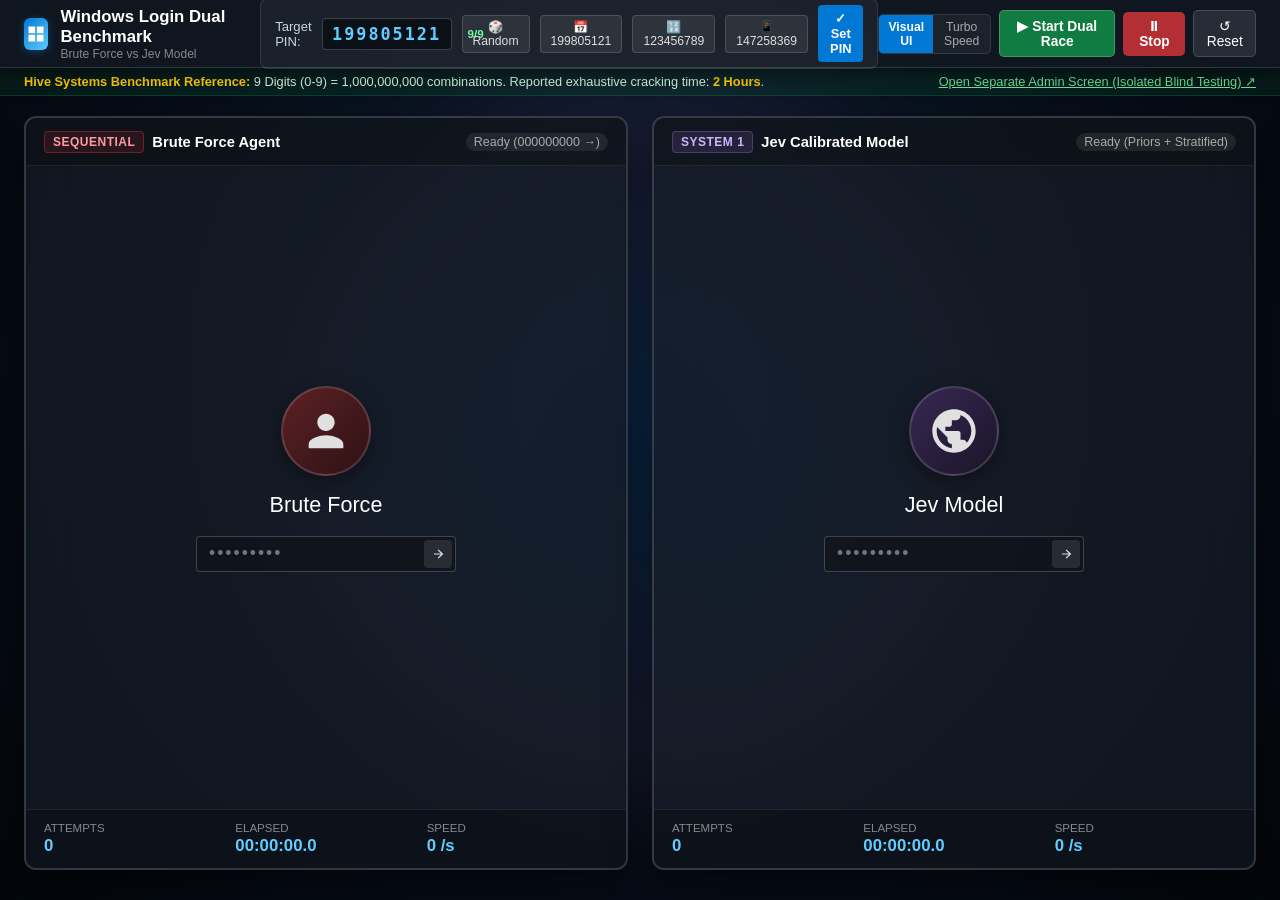
==== static/index.html @ 96d2b877 "Initial commit: Windows login simulation and Jev benchmark testbed" ====
<!DOCTYPE html>
<html lang="en">
<head>
    <meta charset="UTF-8">
    <meta name="viewport" content="width=device-width, initial-scale=1.0">
    <title>Windows Login Simulation - Brute Force vs Jev Dual Race</title>
    <link rel="stylesheet" href="/static/style.css">
</head>
<body>

    <!-- Desktop Background with Acrylic Bloom -->
    <div id="desktop-bg" class="desktop-bg">
        <div class="bloom-glow"></div>
    </div>

    <div class="app-container">
        <!-- TOP UNIVERSAL CONTROLLER BAR -->
        <header class="top-bar">
            <!-- Brand -->
            <div class="brand-section">
                <div class="brand-logo">
                    <svg viewBox="0 0 24 24">
                        <path d="M3 3h8v8H3zm10 0h8v8h-8zM3 13h8v8H3zm10 0h8v8h-8z"/>
                    </svg>
                </div>
                <div class="brand-text">
                    <h1>Windows Login Dual Benchmark</h1>
                    <p>Brute Force vs Jev Model</p>
                </div>
            </div>

            <!-- Set Target Password Group (Anti-Cheat In-App Controller) -->
            <div class="password-setup-group">
                <span class="setup-label">Target PIN:</span>
                <div class="pwd-input-wrap">
                    <input type="text" id="target-pwd-input" class="custom-pwd-input" value="199805121" maxlength="9" placeholder="9 digits" autocomplete="off">
                    <span id="target-char-counter" class="char-badge">9/9</span>
                </div>

                <!-- Quick Presets -->
                <button type="button" class="preset-chip" id="preset-random" title="Random 9 digits">🎲 Random</button>
                <button type="button" class="preset-chip" id="preset-date" title="Birth / Date pattern">📅 199805121</button>
                <button type="button" class="preset-chip" id="preset-seq" title="Sequential sequence">🔢 123456789</button>
                <button type="button" class="preset-chip" id="preset-numpad" title="Numpad column walk">📱 147258369</button>

                <button type="button" id="btn-apply-pwd" class="btn-set-pwd">✓ Set PIN</button>
            </div>

            <!-- Race Action Buttons & Speed Modes -->
            <div class="race-controls">
                <div class="speed-toggle">
                    <button id="speed-visual" class="speed-btn active">Visual UI</button>
                    <button id="speed-turbo" class="speed-btn">Turbo Speed</button>
                </div>

                <button id="btn-race-start" class="btn-race-start">▶ Start Dual Race</button>
                <button id="btn-race-stop" class="btn-race-stop">⏸ Stop</button>
                <button id="btn-race-reset" class="btn-race-reset">↺ Reset</button>
            </div>
        </header>

        <!-- Hive Systems Reference Sub-Banner -->
        <div class="hive-sub-bar">
            <div>
                <span><b>Hive Systems Benchmark Reference:</b> 9 Digits (0-9) = 1,000,000,000 combinations. Reported exhaustive cracking time: <b>2 Hours</b>.</span>
            </div>
            <div>
                <a href="/admin" target="_blank" style="color: #6ce496; text-decoration: underline;">Open Separate Admin Screen (Isolated Blind Testing) ↗</a>
            </div>
        </div>

        <!-- SIDE-BY-SIDE DUAL WINDOWS VIEWPORT -->
        <main class="dual-viewport">

            <!-- LEFT WINDOW: HIVE SYSTEMS SEQUENTIAL BRUTE FORCE -->
            <div id="frame-brute" class="monitor-frame">
                <div class="monitor-header">
                    <div style="display:flex; align-items:center; gap:8px;">
                        <span class="monitor-badge badge-brute">Sequential</span>
                        <span class="monitor-title">Brute Force Agent</span>
                    </div>
                    <span id="status-brute" class="monitor-status-pill">Ready (000000000 →)</span>
                </div>

                <!-- Windows Login Screen Simulation: Brute Force -->
                <div class="monitor-screen">
                    <div class="win-avatar-circle brute">
                        <svg viewBox="0 0 24 24">
                            <path d="M12 12c2.21 0 4-1.79 4-4s-1.79-4-4-4-4 1.79-4 4 1.79 4 4 4zm0 2c-2.67 0-8 1.34-8 4v2h16v-2c0-2.66-5.33-4-8-4z"/>
                        </svg>
                    </div>
                    <div class="win-profile-name">Brute Force</div>

                    <div class="win-input-row">
                        <input type="text" id="input-brute" class="win-input-mock" readonly placeholder="•••••••••">
                        <button class="win-arrow-btn">
                            <svg width="14" height="14" viewBox="0 0 24 24" fill="currentColor">
                                <path d="M5 13h11.86l-5.43 5.43 1.42 1.42L21.14 12l-8.29-7.85-1.42 1.42L16.86 11H5v2z"/>
                            </svg>
                        </button>
                    </div>

                    <!-- Fail Dialog Mockup -->
                    <div id="dialog-brute" class="screen-fail-dialog">
                        <div class="fail-dialog-msg">The password is incorrect. Retrying...</div>
                        <button class="fail-dialog-ok">OK</button>
                    </div>

                    <!-- Winner Celebration Card -->
                    <div id="winner-brute" class="screen-winner-card">
                        <div class="winner-icon">
                            <svg width="24" height="24" viewBox="0 0 24 24" fill="#fff">
                                <path d="M9 16.17L4.83 12l-1.42 1.41L9 19 21 7l-1.41-1.41z"/>
                            </svg>
                        </div>
                        <h2 style="font-size:1.3rem; margin-bottom:4px;">BRUTE FORCE WON!</h2>
                        <p style="font-size:0.85rem; color:#d2f8df;">Cracked password successfully</p>
                    </div>
                </div>

                <!-- Live Telemetry Footer: Brute Force -->
                <div class="monitor-telemetry">
                    <div class="stat-cell">
                        <span class="stat-title">Attempts</span>
                        <span id="tries-brute" class="stat-number">0</span>
                    </div>
                    <div class="stat-cell">
                        <span class="stat-title">Elapsed</span>
                        <span id="time-brute" class="stat-number">00:00:00.0</span>
                    </div>
                    <div class="stat-cell">
                        <span class="stat-title">Speed</span>
                        <span id="rate-brute" class="stat-number">0 /s</span>
                    </div>
                </div>
            </div>

            <!-- RIGHT WINDOW: JEV MODEL (SYSTEM 1 CALIBRATED PRIORS) -->
            <div id="frame-jev" class="monitor-frame">
                <div class="monitor-header">
                    <div style="display:flex; align-items:center; gap:8px;">
                        <span class="monitor-badge badge-jev">System 1</span>
                        <span class="monitor-title">Jev Calibrated Model</span>
                    </div>
                    <span id="status-jev" class="monitor-status-pill">Ready (Priors + Stratified)</span>
                </div>

                <!-- Windows Login Screen Simulation: Jev Model -->
                <div class="monitor-screen">
                    <div class="win-avatar-circle jev">
                        <svg viewBox="0 0 24 24">
                            <path d="M12 2C6.48 2 2 6.48 2 12s4.48 10 10 10 10-4.48 10-10S17.52 2 12 2zm-1 17.93c-3.95-.49-7-3.85-7-7.93 0-.62.08-1.21.21-1.79L9 15v1c0 1.1.9 2 2 2v1.93zm6.9-2.54c-.26-.81-1-1.39-1.9-1.39h-1v-3c0-.55-.45-1-1-1H8v-2h2c.55 0 1-.45 1-1V7h2c1.1 0 2-.9 2-2v-.41c2.93 1.19 5 4.06 5 7.41 0 2.08-.8 3.97-2.1 5.39z"/>
                        </svg>
                    </div>
                    <div class="win-profile-name">Jev Model</div>

                    <div class="win-input-row">
                        <input type="text" id="input-jev" class="win-input-mock" readonly placeholder="•••••••••">
                        <button class="win-arrow-btn">
                            <svg width="14" height="14" viewBox="0 0 24 24" fill="currentColor">
                                <path d="M5 13h11.86l-5.43 5.43 1.42 1.42L21.14 12l-8.29-7.85-1.42 1.42L16.86 11H5v2z"/>
                            </svg>
                        </button>
                    </div>

                    <!-- Fail Dialog Mockup -->
                    <div id="dialog-jev" class="screen-fail-dialog">
                        <div class="fail-dialog-msg">The password is incorrect. Retrying...</div>
                        <button class="fail-dialog-ok">OK</button>
                    </div>

                    <!-- Winner Celebration Card -->
                    <div id="winner-jev" class="screen-winner-card">
                        <div class="winner-icon">
                            <svg width="24" height="24" viewBox="0 0 24 24" fill="#fff">
                                <path d="M9 16.17L4.83 12l-1.42 1.41L9 19 21 7l-1.41-1.41z"/>
                            </svg>
                        </div>
                        <h2 style="font-size:1.3rem; margin-bottom:4px;">JEV MODEL WON!</h2>
                        <p style="font-size:0.85rem; color:#d2f8df;">Cracked password successfully</p>
                    </div>
                </div>

                <!-- Live Telemetry Footer: Jev Model -->
                <div class="monitor-telemetry">
                    <div class="stat-cell">
                        <span class="stat-title">Attempts</span>
                        <span id="tries-jev" class="stat-number">0</span>
                    </div>
                    <div class="stat-cell">
                        <span class="stat-title">Elapsed</span>
                        <span id="time-jev" class="stat-number">00:00:00.0</span>
                    </div>
                    <div class="stat-cell">
                        <span class="stat-title">Speed</span>
                        <span id="rate-jev" class="stat-number">0 /s</span>
                    </div>
                </div>
            </div>

        </main>
    </div>

    <!-- RACE FINISHED SUMMARY MODAL -->
    <div id="race-winner-modal">
        <div class="race-winner-card">
            <h2 id="modal-winner-title" class="race-winner-title">🏁 Race Complete!</h2>
            <p id="modal-winner-sub" class="race-winner-sub">Jev Model beat Brute Force to the solution</p>

            <table class="comparison-table">
                <thead>
                    <tr>
                        <th>Metric</th>
                        <th>Sequential Brute Force</th>
                        <th>Jev Calibrated Model</th>
                    </tr>
                </thead>
                <tbody>
                    <tr>
                        <td>Cracked Status</td>
                        <td id="table-status-brute">In Progress</td>
                        <td id="table-status-jev">Cracked ✓</td>
                    </tr>
                    <tr>
                        <td>Tries Count</td>
                        <td id="table-tries-brute">0</td>
                        <td id="table-tries-jev">0</td>
                    </tr>
                    <tr>
                        <td>Time Elapsed</td>
                        <td id="table-time-brute">0.00s</td>
                        <td id="table-time-jev">0.00s</td>
                    </tr>
                    <tr>
                        <td>Throughput</td>
                        <td id="table-rate-brute">0 /s</td>
                        <td id="table-rate-jev">0 /s</td>
                    </tr>
                    <tr>
                        <td>Hive Systems (2h) Baseline</td>
                        <td colspan="2" style="color: #ffcc00; text-align: center;">2 Hours (~138,888 tries/sec)</td>
                    </tr>
                </tbody>
            </table>

            <button id="modal-close-btn" class="btn-race-start" style="width: 100%; justify-content: center;">
                Close & Return to Race
            </button>
        </div>
    </div>

    <script src="/static/sounds.js"></script>
    <script src="/static/app.js"></script>
</body>
</html>
---- static/style.css ----
/* Windows 11 Fluent Design & Side-by-Side Dual Race Styling */
:root {
    --win-accent: #0067c0;
    --win-accent-hover: #1877d5;
    --win-acrylic-bg: rgba(25, 30, 40, 0.78);
    --win-card-border: rgba(255, 255, 255, 0.14);
    --win-text: #ffffff;
    --win-text-sec: #cccccc;
    --win-text-muted: #888888;
    --win-focus-border: #60cdff;
    --brute-color: #d13438;
    --brute-bg: rgba(209, 52, 56, 0.15);
    --jev-color: #8764b8;
    --jev-bg: rgba(135, 100, 184, 0.18);
    --winner-green: #107c41;
}

* {
    box-sizing: border-box;
    margin: 0;
    padding: 0;
    font-family: "Segoe UI Variable Text", "Segoe UI", -apple-system, BlinkMacSystemFont, Roboto, sans-serif;
    user-select: none;
}

body, html {
    width: 100%;
    height: 100%;
    overflow: hidden;
    background-color: #050a12;
    color: var(--win-text);
}

/* Background Wallpaper */
.desktop-bg {
    position: fixed;
    top: 0;
    left: 0;
    width: 100vw;
    height: 100vh;
    background: radial-gradient(circle at 50% 40%, #152d4e 0%, #0c182b 50%, #050811 100%);
    z-index: 1;
    filter: blur(20px) brightness(0.65);
    transform: scale(1.05);
}

.bloom-glow {
    position: absolute;
    width: 800px;
    height: 800px;
    border-radius: 50%;
    background: radial-gradient(circle, rgba(0, 103, 192, 0.3) 0%, rgba(135, 100, 184, 0.2) 50%, transparent 70%);
    top: 50%;
    left: 50%;
    transform: translate(-50%, -50%);
    pointer-events: none;
}

/* App Main Layout */
.app-container {
    position: relative;
    z-index: 5;
    width: 100vw;
    height: 100vh;
    display: flex;
    flex-direction: column;
}

/* Top Universal Controller Bar */
.top-bar {
    height: 68px;
    background: rgba(18, 24, 34, 0.88);
    backdrop-filter: blur(20px);
    border-bottom: 1px solid var(--win-card-border);
    display: flex;
    align-items: center;
    justify-content: space-between;
    padding: 0 24px;
    box-shadow: 0 4px 20px rgba(0, 0, 0, 0.5);
    z-index: 20;
}

.brand-section {
    display: flex;
    align-items: center;
    gap: 12px;
}

.brand-logo {
    width: 32px;
    height: 32px;
    background: linear-gradient(135deg, #0078d4, #60cdff);
    border-radius: 6px;
    display: flex;
    align-items: center;
    justify-content: center;
    box-shadow: 0 2px 8px rgba(0, 120, 212, 0.4);
}

.brand-logo svg {
    width: 20px;
    height: 20px;
    fill: #fff;
}

.brand-text h1 {
    font-size: 1.05rem;
    font-weight: 600;
}

.brand-text p {
    font-size: 0.75rem;
    color: var(--win-text-muted);
}

/* Password Input & Setup Section */
.password-setup-group {
    display: flex;
    align-items: center;
    gap: 10px;
    background: rgba(255, 255, 255, 0.05);
    padding: 6px 14px;
    border-radius: 8px;
    border: 1px solid rgba(255, 255, 255, 0.1);
}

.setup-label {
    font-size: 0.82rem;
    color: #cad6e2;
    font-weight: 500;
}

.pwd-input-wrap {
    position: relative;
    display: flex;
    align-items: center;
}

.custom-pwd-input {
    width: 130px;
    height: 32px;
    background: rgba(10, 14, 20, 0.9);
    border: 1px solid rgba(255, 255, 255, 0.2);
    border-radius: 4px;
    color: #60cdff;
    font-size: 1.05rem;
    font-family: monospace;
    font-weight: 600;
    letter-spacing: 2px;
    text-align: center;
    outline: none;
    transition: border 0.2s;
}

.custom-pwd-input:focus {
    border-color: #60cdff;
    box-shadow: 0 0 0 1px #60cdff;
}

.char-badge {
    position: absolute;
    right: -32px;
    font-size: 0.72rem;
    color: #8ae8ff;
    font-weight: 600;
}

.preset-chip {
    background: rgba(255, 255, 255, 0.08);
    border: 1px solid rgba(255, 255, 255, 0.15);
    color: #e0e0e0;
    padding: 4px 10px;
    border-radius: 4px;
    font-size: 0.76rem;
    cursor: pointer;
    transition: background 0.15s;
}

.preset-chip:hover {
    background: rgba(255, 255, 255, 0.18);
    color: #fff;
}

.btn-set-pwd {
    background: #0078d4;
    color: #fff;
    border: none;
    padding: 6px 12px;
    border-radius: 4px;
    font-size: 0.8rem;
    font-weight: 600;
    cursor: pointer;
    transition: background 0.15s;
}

.btn-set-pwd:hover {
    background: #1886df;
}

/* Race Global Controls */
.race-controls {
    display: flex;
    align-items: center;
    gap: 8px;
}

.btn-race-start {
    background: #107c41;
    color: #fff;
    border: 1px solid rgba(255, 255, 255, 0.2);
    padding: 7px 16px;
    border-radius: 5px;
    font-size: 0.86rem;
    font-weight: 600;
    cursor: pointer;
    transition: background 0.15s;
    display: flex;
    align-items: center;
    gap: 6px;
}

.btn-race-start:hover {
    background: #15934e;
}

.btn-race-stop {
    background: rgba(209, 52, 56, 0.85);
    color: #fff;
    border: none;
    padding: 7px 14px;
    border-radius: 5px;
    font-size: 0.86rem;
    font-weight: 600;
    cursor: pointer;
    transition: background 0.15s;
}

.btn-race-stop:hover {
    background: #e81123;
}

.btn-race-reset {
    background: rgba(255, 255, 255, 0.1);
    color: #fff;
    border: 1px solid rgba(255, 255, 255, 0.15);
    padding: 7px 12px;
    border-radius: 5px;
    font-size: 0.86rem;
    cursor: pointer;
    transition: background 0.15s;
}

.btn-race-reset:hover {
    background: rgba(255, 255, 255, 0.2);
}

.speed-toggle {
    display: flex;
    border: 1px solid rgba(255, 255, 255, 0.15);
    border-radius: 5px;
    overflow: hidden;
}

.speed-btn {
    background: rgba(255, 255, 255, 0.05);
    border: none;
    color: #aaa;
    padding: 5px 9px;
    font-size: 0.76rem;
    cursor: pointer;
}

.speed-btn.active {
    background: #0078d4;
    color: #fff;
    font-weight: 600;
}

/* Hive Reference Banner */
.hive-sub-bar {
    background: rgba(16, 124, 65, 0.15);
    border-bottom: 1px solid rgba(16, 124, 65, 0.35);
    padding: 6px 24px;
    display: flex;
    justify-content: space-between;
    align-items: center;
    font-size: 0.8rem;
    color: #d2f8df;
}

.hive-sub-bar b {
    color: #ffcc00;
}

/* Side-by-Side Dual Windows View */
.dual-viewport {
    flex: 1;
    display: flex;
    padding: 20px 24px 30px 24px;
    gap: 24px;
    overflow: hidden;
}

.monitor-frame {
    flex: 1;
    background: rgba(22, 28, 38, 0.75);
    backdrop-filter: blur(28px);
    border: 2px solid var(--win-card-border);
    border-radius: 12px;
    display: flex;
    flex-direction: column;
    box-shadow: 0 16px 40px rgba(0, 0, 0, 0.6);
    position: relative;
    overflow: hidden;
    transition: border 0.3s ease, box-shadow 0.3s ease;
}

.monitor-frame.winner {
    border-color: #74f59c !important;
    box-shadow: 0 0 35px rgba(16, 124, 65, 0.6), 0 16px 40px rgba(0, 0, 0, 0.6) !important;
}

.monitor-frame.loser {
    opacity: 0.75;
    border-color: rgba(255, 255, 255, 0.08);
}

.monitor-header {
    height: 48px;
    background: rgba(0, 0, 0, 0.25);
    border-bottom: 1px solid rgba(255, 255, 255, 0.08);
    display: flex;
    align-items: center;
    justify-content: space-between;
    padding: 0 18px;
}

.monitor-badge {
    font-size: 0.75rem;
    font-weight: 600;
    padding: 3px 8px;
    border-radius: 4px;
    text-transform: uppercase;
    letter-spacing: 0.5px;
}

.badge-brute {
    background: var(--brute-bg);
    color: #ff99a4;
    border: 1px solid rgba(209, 52, 56, 0.4);
}

.badge-jev {
    background: var(--jev-bg);
    color: #d1b4ff;
    border: 1px solid rgba(135, 100, 184, 0.4);
}

.monitor-title {
    font-size: 0.92rem;
    font-weight: 600;
}

.monitor-status-pill {
    font-size: 0.78rem;
    padding: 2px 8px;
    border-radius: 12px;
    background: rgba(255, 255, 255, 0.08);
    color: #aaa;
}

.monitor-status-pill.cracked {
    background: #107c41;
    color: #fff;
    font-weight: 600;
}

/* Simulated Windows Login Screen Canvas inside Frame */
.monitor-screen {
    flex: 1;
    display: flex;
    flex-direction: column;
    align-items: center;
    justify-content: center;
    position: relative;
    padding: 20px;
}

.win-avatar-circle {
    width: 90px;
    height: 90px;
    border-radius: 50%;
    margin-bottom: 16px;
    display: flex;
    align-items: center;
    justify-content: center;
    box-shadow: 0 6px 20px rgba(0, 0, 0, 0.4);
    border: 2px solid rgba(255, 255, 255, 0.15);
}

.win-avatar-circle.brute {
    background: linear-gradient(135deg, #5c2025, #2d1215);
}

.win-avatar-circle.jev {
    background: linear-gradient(135deg, #372852, #1b1428);
}

.win-avatar-circle svg {
    width: 52px;
    height: 52px;
    fill: #e0e0e0;
}

.win-profile-name {
    font-size: 1.35rem;
    font-weight: 500;
    margin-bottom: 18px;
}

/* Password Input Mockup */
.win-input-row {
    position: relative;
    width: 260px;
    display: flex;
    align-items: center;
    margin-bottom: 18px;
}

.win-input-mock {
    width: 100%;
    height: 36px;
    background: rgba(15, 20, 28, 0.8);
    border: 1px solid rgba(255, 255, 255, 0.2);
    border-radius: 4px;
    color: #fff;
    font-size: 1.1rem;
    letter-spacing: 2px;
    padding: 0 42px 0 12px;
    outline: none;
    font-variant-numeric: tabular-nums;
}

.win-arrow-btn {
    position: absolute;
    right: 4px;
    width: 28px;
    height: 28px;
    background: rgba(255, 255, 255, 0.1);
    border: none;
    border-radius: 4px;
    color: #ddd;
    display: flex;
    align-items: center;
    justify-content: center;
}

/* Windows Fail Dialog Mockup inside Monitor */
.screen-fail-dialog {
    position: absolute;
    width: 280px;
    background: rgba(30, 30, 30, 0.95);
    backdrop-filter: blur(16px);
    border: 1px solid rgba(255, 255, 255, 0.18);
    border-radius: 8px;
    padding: 16px;
    box-shadow: 0 12px 30px rgba(0, 0, 0, 0.7);
    display: none;
    flex-direction: column;
    z-index: 10;
    animation: win-pop 0.15s ease-out;
}

.screen-fail-dialog.active {
    display: flex;
}

.fail-dialog-msg {
    font-size: 0.88rem;
    color: #fff;
    margin-bottom: 12px;
    line-height: 1.3;
}

.fail-dialog-ok {
    align-self: flex-end;
    background: var(--win-accent);
    color: #fff;
    border: none;
    padding: 4px 18px;
    border-radius: 4px;
    font-size: 0.82rem;
    font-weight: 500;
}

/* Winner Celebration Card inside Monitor */
.screen-winner-card {
    position: absolute;
    width: 320px;
    background: rgba(16, 124, 65, 0.95);
    border: 1px solid rgba(255, 255, 255, 0.3);
    border-radius: 10px;
    padding: 20px;
    display: none;
    flex-direction: column;
    align-items: center;
    text-align: center;
    z-index: 15;
    animation: win-pop 0.25s ease-out;
    box-shadow: 0 16px 40px rgba(0, 0, 0, 0.7);
}

.screen-winner-card.active {
    display: flex;
}

.winner-icon {
    width: 44px;
    height: 44px;
    background: rgba(255, 255, 255, 0.2);
    border-radius: 50%;
    display: flex;
    align-items: center;
    justify-content: center;
    margin-bottom: 8px;
}

/* Live Telemetry Panel on each Monitor Bottom */
.monitor-telemetry {
    background: rgba(12, 16, 24, 0.75);
    border-top: 1px solid rgba(255, 255, 255, 0.08);
    padding: 12px 18px;
    display: grid;
    grid-template-columns: 1fr 1fr 1fr;
    gap: 10px;
}

.stat-cell {
    display: flex;
    flex-direction: column;
}

.stat-title {
    font-size: 0.72rem;
    color: #888;
    text-transform: uppercase;
    margin-bottom: 2px;
}

.stat-number {
    font-size: 1.05rem;
    font-weight: 600;
    font-variant-numeric: tabular-nums;
    color: #60cdff;
}

/* Race Finished Modal */
#race-winner-modal {
    position: fixed;
    top: 0;
    left: 0;
    width: 100vw;
    height: 100vh;
    background: rgba(0, 0, 0, 0.75);
    backdrop-filter: blur(16px);
    display: none;
    align-items: center;
    justify-content: center;
    z-index: 100;
}

#race-winner-modal.active {
    display: flex;
}

.race-winner-card {
    width: 520px;
    background: rgba(24, 30, 42, 0.95);
    border: 1px solid rgba(16, 124, 65, 0.6);
    border-radius: 12px;
    padding: 30px;
    box-shadow: 0 24px 60px rgba(0, 0, 0, 0.8), 0 0 40px rgba(16, 124, 65, 0.4);
    text-align: center;
    animation: win-pop 0.25s ease-out;
}

.race-winner-title {
    font-size: 1.6rem;
    font-weight: 600;
    margin-bottom: 4px;
}

.race-winner-sub {
    font-size: 0.95rem;
    color: #74f59c;
    margin-bottom: 20px;
}

.comparison-table {
    width: 100%;
    border-collapse: collapse;
    margin-bottom: 22px;
    font-size: 0.88rem;
    background: rgba(0, 0, 0, 0.25);
    border-radius: 6px;
    overflow: hidden;
}

.comparison-table th, .comparison-table td {
    padding: 10px 14px;
    border-bottom: 1px solid rgba(255, 255, 255, 0.08);
}

.comparison-table th {
    background: rgba(255, 255, 255, 0.06);
    color: #aaa;
    font-weight: 500;
    text-align: left;
}

.comparison-table td {
    font-variant-numeric: tabular-nums;
}

.comparison-table td:nth-child(2) {
    color: #ff99a4;
    font-weight: 600;
}

.comparison-table td:nth-child(3) {
    color: #d1b4ff;
    font-weight: 600;
}

@keyframes win-pop {
    0% { transform: scale(0.92); opacity: 0; }
    100% { transform: scale(1); opacity: 1; }
}
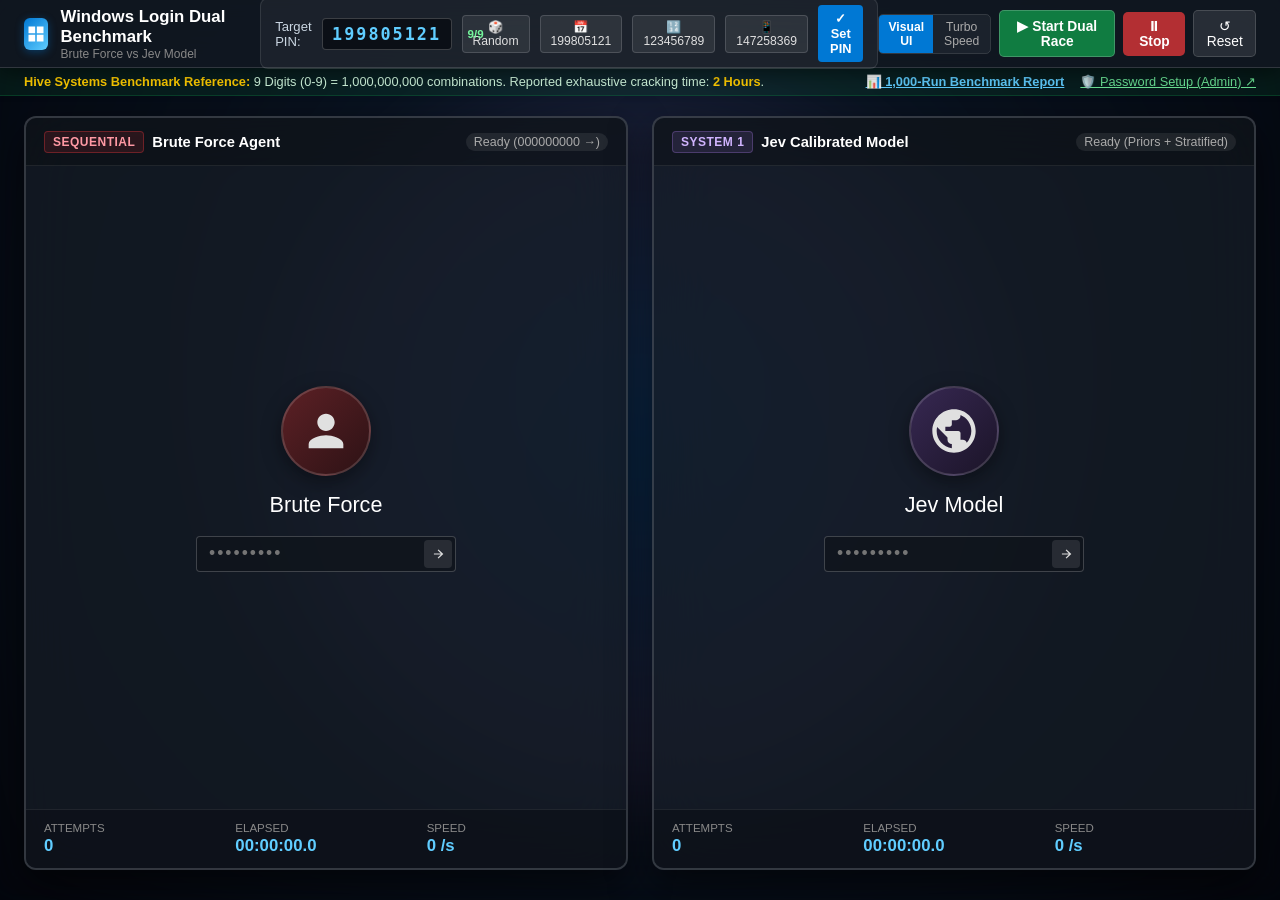
==== commit 2e143032: "Add GitHub Pages site with interactive 1,000-run benchmark report and standalone client-side runner" ====
--- a/static/index.html
+++ b/static/index.html
@@ -64,8 +64,9 @@
             <div>
                 <span><b>Hive Systems Benchmark Reference:</b> 9 Digits (0-9) = 1,000,000,000 combinations. Reported exhaustive cracking time: <b>2 Hours</b>.</span>
             </div>
-            <div>
-                <a href="/admin" target="_blank" style="color: #6ce496; text-decoration: underline;">Open Separate Admin Screen (Isolated Blind Testing) ↗</a>
+            <div style="display:flex; gap:16px;">
+                <a href="./report.html" style="color: #60cdff; font-weight: 600; text-decoration: underline;">📊 1,000-Run Benchmark Report</a>
+                <a href="./admin.html" style="color: #6ce496; text-decoration: underline;">🛡️ Password Setup (Admin) ↗</a>
             </div>
         </div>
 
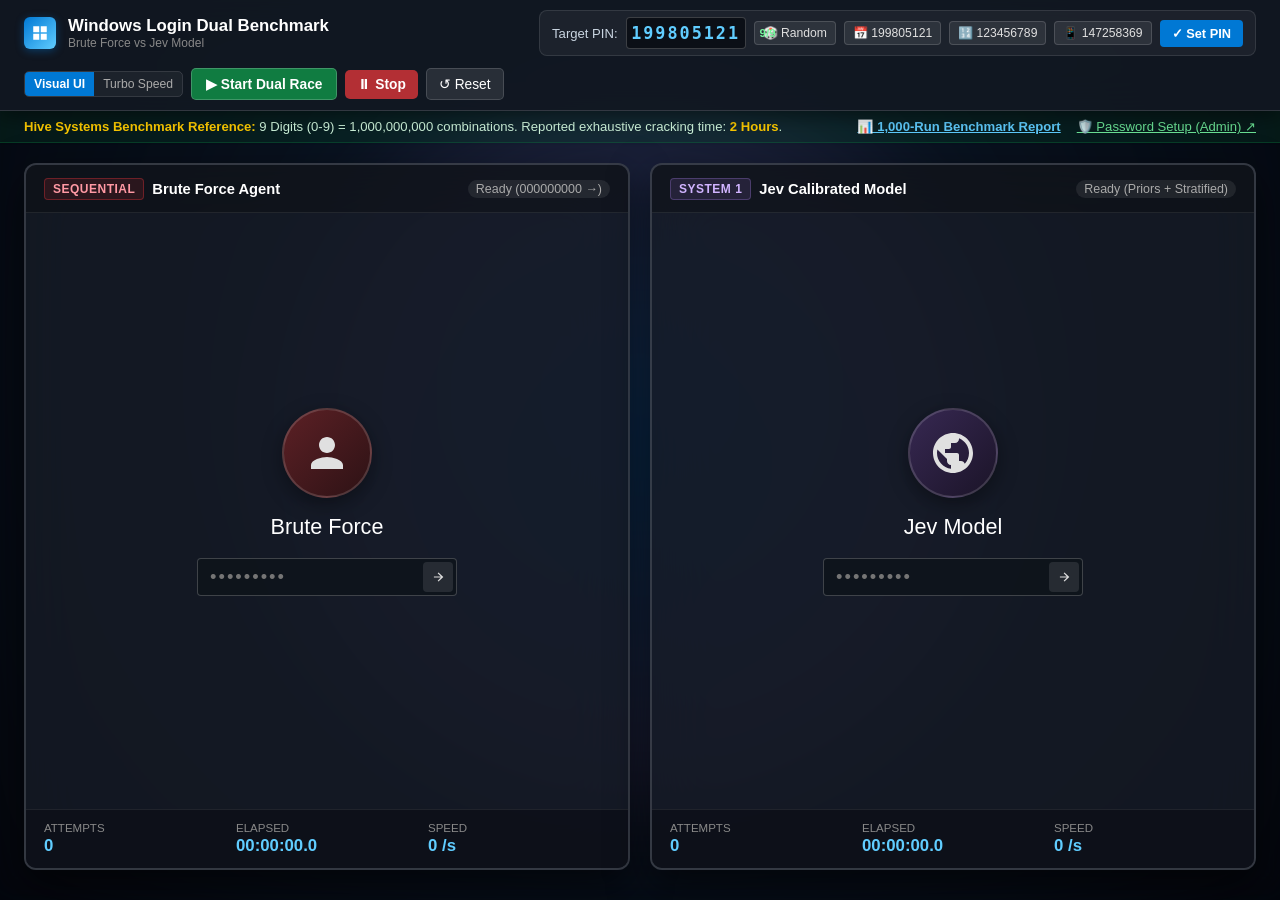
==== commit 709acf68: "Fix GitHub Pages styling: relative asset resolution, explicit SVG constraints, and mobile responsive" ====
--- a/static/index.html
+++ b/static/index.html
@@ -2,9 +2,18 @@
 <html lang="en">
 <head>
     <meta charset="UTF-8">
-    <meta name="viewport" content="width=device-width, initial-scale=1.0">
+    <meta name="viewport" content="width=device-width, initial-scale=1.0, maximum-scale=1.0, user-scalable=no">
     <title>Windows Login Simulation - Brute Force vs Jev Dual Race</title>
-    <link rel="stylesheet" href="/static/style.css">
+    <!-- Relative paths for both GitHub Pages and local Python server -->
+    <link rel="stylesheet" href="./static/style.css">
+    <link rel="stylesheet" href="./style.css">
+    <style>
+        /* Fallback safety rules so SVGs and elements never blow up before CSS loads */
+        svg { max-width: 100%; height: auto; }
+        .brand-logo svg { width: 18px !important; height: 18px !important; }
+        .win-avatar-circle svg { width: 48px !important; height: 48px !important; }
+        .win-arrow-btn svg { width: 14px !important; height: 14px !important; }
+    </style>
 </head>
 <body>
 
@@ -18,8 +27,8 @@
         <header class="top-bar">
             <!-- Brand -->
             <div class="brand-section">
-                <div class="brand-logo">
-                    <svg viewBox="0 0 24 24">
+                <div class="brand-logo" style="width:32px; height:32px; flex-shrink:0;">
+                    <svg width="18" height="18" viewBox="0 0 24 24" style="width:18px; height:18px;">
                         <path d="M3 3h8v8H3zm10 0h8v8h-8zM3 13h8v8H3zm10 0h8v8h-8z"/>
                     </svg>
                 </div>
@@ -85,8 +94,8 @@
 
                 <!-- Windows Login Screen Simulation: Brute Force -->
                 <div class="monitor-screen">
-                    <div class="win-avatar-circle brute">
-                        <svg viewBox="0 0 24 24">
+                    <div class="win-avatar-circle brute" style="width:90px; height:90px;">
+                        <svg width="48" height="48" viewBox="0 0 24 24" style="width:48px; height:48px;">
                             <path d="M12 12c2.21 0 4-1.79 4-4s-1.79-4-4-4-4 1.79-4 4 1.79 4 4 4zm0 2c-2.67 0-8 1.34-8 4v2h16v-2c0-2.66-5.33-4-8-4z"/>
                         </svg>
                     </div>
@@ -95,7 +104,7 @@
                     <div class="win-input-row">
                         <input type="text" id="input-brute" class="win-input-mock" readonly placeholder="•••••••••">
                         <button class="win-arrow-btn">
-                            <svg width="14" height="14" viewBox="0 0 24 24" fill="currentColor">
+                            <svg width="14" height="14" viewBox="0 0 24 24" fill="currentColor" style="width:14px; height:14px;">
                                 <path d="M5 13h11.86l-5.43 5.43 1.42 1.42L21.14 12l-8.29-7.85-1.42 1.42L16.86 11H5v2z"/>
                             </svg>
                         </button>
@@ -109,8 +118,8 @@
 
                     <!-- Winner Celebration Card -->
                     <div id="winner-brute" class="screen-winner-card">
-                        <div class="winner-icon">
-                            <svg width="24" height="24" viewBox="0 0 24 24" fill="#fff">
+                        <div class="winner-icon" style="width:44px; height:44px;">
+                            <svg width="24" height="24" viewBox="0 0 24 24" fill="#fff" style="width:24px; height:24px;">
                                 <path d="M9 16.17L4.83 12l-1.42 1.41L9 19 21 7l-1.41-1.41z"/>
                             </svg>
                         </div>
@@ -148,8 +157,8 @@
 
                 <!-- Windows Login Screen Simulation: Jev Model -->
                 <div class="monitor-screen">
-                    <div class="win-avatar-circle jev">
-                        <svg viewBox="0 0 24 24">
+                    <div class="win-avatar-circle jev" style="width:90px; height:90px;">
+                        <svg width="48" height="48" viewBox="0 0 24 24" style="width:48px; height:48px;">
                             <path d="M12 2C6.48 2 2 6.48 2 12s4.48 10 10 10 10-4.48 10-10S17.52 2 12 2zm-1 17.93c-3.95-.49-7-3.85-7-7.93 0-.62.08-1.21.21-1.79L9 15v1c0 1.1.9 2 2 2v1.93zm6.9-2.54c-.26-.81-1-1.39-1.9-1.39h-1v-3c0-.55-.45-1-1-1H8v-2h2c.55 0 1-.45 1-1V7h2c1.1 0 2-.9 2-2v-.41c2.93 1.19 5 4.06 5 7.41 0 2.08-.8 3.97-2.1 5.39z"/>
                         </svg>
                     </div>
@@ -158,7 +167,7 @@
                     <div class="win-input-row">
                         <input type="text" id="input-jev" class="win-input-mock" readonly placeholder="•••••••••">
                         <button class="win-arrow-btn">
-                            <svg width="14" height="14" viewBox="0 0 24 24" fill="currentColor">
+                            <svg width="14" height="14" viewBox="0 0 24 24" fill="currentColor" style="width:14px; height:14px;">
                                 <path d="M5 13h11.86l-5.43 5.43 1.42 1.42L21.14 12l-8.29-7.85-1.42 1.42L16.86 11H5v2z"/>
                             </svg>
                         </button>
@@ -172,8 +181,8 @@
 
                     <!-- Winner Celebration Card -->
                     <div id="winner-jev" class="screen-winner-card">
-                        <div class="winner-icon">
-                            <svg width="24" height="24" viewBox="0 0 24 24" fill="#fff">
+                        <div class="winner-icon" style="width:44px; height:44px;">
+                            <svg width="24" height="24" viewBox="0 0 24 24" fill="#fff" style="width:24px; height:24px;">
                                 <path d="M9 16.17L4.83 12l-1.42 1.41L9 19 21 7l-1.41-1.41z"/>
                             </svg>
                         </div>
@@ -250,7 +259,10 @@
         </div>
     </div>
 
-    <script src="/static/sounds.js"></script>
-    <script src="/static/app.js"></script>
+    <!-- Scripts with both relative and static fallbacks -->
+    <script src="./static/sounds.js"></script>
+    <script src="./sounds.js"></script>
+    <script src="./static/app.js"></script>
+    <script src="./app.js"></script>
 </body>
 </html>
--- a/static/style.css
+++ b/static/style.css
@@ -1,8 +1,8 @@
-/* Windows 11 Fluent Design & Side-by-Side Dual Race Styling */
+/* Windows 11 Fluent Design & Dual Race Styling - Desktop & Mobile Responsive */
 :root {
     --win-accent: #0067c0;
     --win-accent-hover: #1877d5;
-    --win-acrylic-bg: rgba(25, 30, 40, 0.78);
+    --win-acrylic-bg: rgba(22, 28, 38, 0.85);
     --win-card-border: rgba(255, 255, 255, 0.14);
     --win-text: #ffffff;
     --win-text-sec: #cccccc;
@@ -25,8 +25,7 @@
 
 body, html {
     width: 100%;
-    height: 100%;
-    overflow: hidden;
+    min-height: 100%;
     background-color: #050a12;
     color: var(--win-text);
 }
@@ -60,24 +59,26 @@
 .app-container {
     position: relative;
     z-index: 5;
-    width: 100vw;
-    height: 100vh;
+    width: 100%;
+    min-height: 100vh;
     display: flex;
     flex-direction: column;
 }
 
 /* Top Universal Controller Bar */
 .top-bar {
-    height: 68px;
-    background: rgba(18, 24, 34, 0.88);
+    min-height: 68px;
+    background: rgba(18, 24, 34, 0.92);
     backdrop-filter: blur(20px);
     border-bottom: 1px solid var(--win-card-border);
     display: flex;
     align-items: center;
     justify-content: space-between;
-    padding: 0 24px;
+    padding: 10px 24px;
     box-shadow: 0 4px 20px rgba(0, 0, 0, 0.5);
     z-index: 20;
+    flex-wrap: wrap;
+    gap: 12px;
 }
 
 .brand-section {
@@ -89,23 +90,30 @@
 .brand-logo {
     width: 32px;
     height: 32px;
+    max-width: 32px;
+    max-height: 32px;
     background: linear-gradient(135deg, #0078d4, #60cdff);
     border-radius: 6px;
     display: flex;
     align-items: center;
     justify-content: center;
     box-shadow: 0 2px 8px rgba(0, 120, 212, 0.4);
+    flex-shrink: 0;
 }
 
 .brand-logo svg {
-    width: 20px;
-    height: 20px;
+    width: 18px;
+    height: 18px;
+    max-width: 18px;
+    max-height: 18px;
     fill: #fff;
+    display: block;
 }
 
 .brand-text h1 {
     font-size: 1.05rem;
     font-weight: 600;
+    line-height: 1.2;
 }
 
 .brand-text p {
@@ -117,11 +125,12 @@
 .password-setup-group {
     display: flex;
     align-items: center;
-    gap: 10px;
+    gap: 8px;
     background: rgba(255, 255, 255, 0.05);
-    padding: 6px 14px;
+    padding: 6px 12px;
     border-radius: 8px;
     border: 1px solid rgba(255, 255, 255, 0.1);
+    flex-wrap: wrap;
 }
 
 .setup-label {
@@ -137,7 +146,7 @@
 }
 
 .custom-pwd-input {
-    width: 130px;
+    width: 120px;
     height: 32px;
     background: rgba(10, 14, 20, 0.9);
     border: 1px solid rgba(255, 255, 255, 0.2);
@@ -159,7 +168,7 @@
 
 .char-badge {
     position: absolute;
-    right: -32px;
+    right: -30px;
     font-size: 0.72rem;
     color: #8ae8ff;
     font-weight: 600;
@@ -169,11 +178,12 @@
     background: rgba(255, 255, 255, 0.08);
     border: 1px solid rgba(255, 255, 255, 0.15);
     color: #e0e0e0;
-    padding: 4px 10px;
+    padding: 4px 8px;
     border-radius: 4px;
     font-size: 0.76rem;
     cursor: pointer;
     transition: background 0.15s;
+    white-space: nowrap;
 }
 
 .preset-chip:hover {
@@ -191,6 +201,7 @@
     font-weight: 600;
     cursor: pointer;
     transition: background 0.15s;
+    white-space: nowrap;
 }
 
 .btn-set-pwd:hover {
@@ -202,37 +213,40 @@
     display: flex;
     align-items: center;
     gap: 8px;
+    flex-wrap: wrap;
 }
 
 .btn-race-start {
     background: #107c41;
     color: #fff;
     border: 1px solid rgba(255, 255, 255, 0.2);
-    padding: 7px 16px;
-    border-radius: 5px;
-    font-size: 0.86rem;
-    font-weight: 600;
-    cursor: pointer;
-    transition: background 0.15s;
-    display: flex;
-    align-items: center;
-    gap: 6px;
-}
-
-.btn-race-start:hover {
-    background: #15934e;
-}
-
-.btn-race-stop {
-    background: rgba(209, 52, 56, 0.85);
-    color: #fff;
-    border: none;
     padding: 7px 14px;
     border-radius: 5px;
     font-size: 0.86rem;
     font-weight: 600;
     cursor: pointer;
     transition: background 0.15s;
+    display: flex;
+    align-items: center;
+    gap: 6px;
+    white-space: nowrap;
+}
+
+.btn-race-start:hover {
+    background: #15934e;
+}
+
+.btn-race-stop {
+    background: rgba(209, 52, 56, 0.85);
+    color: #fff;
+    border: none;
+    padding: 7px 12px;
+    border-radius: 5px;
+    font-size: 0.86rem;
+    font-weight: 600;
+    cursor: pointer;
+    transition: background 0.15s;
+    white-space: nowrap;
 }
 
 .btn-race-stop:hover {
@@ -248,6 +262,7 @@
     font-size: 0.86rem;
     cursor: pointer;
     transition: background 0.15s;
+    white-space: nowrap;
 }
 
 .btn-race-reset:hover {
@@ -268,6 +283,7 @@
     padding: 5px 9px;
     font-size: 0.76rem;
     cursor: pointer;
+    white-space: nowrap;
 }
 
 .speed-btn.active {
@@ -280,12 +296,14 @@
 .hive-sub-bar {
     background: rgba(16, 124, 65, 0.15);
     border-bottom: 1px solid rgba(16, 124, 65, 0.35);
-    padding: 6px 24px;
+    padding: 8px 24px;
     display: flex;
     justify-content: space-between;
     align-items: center;
-    font-size: 0.8rem;
+    font-size: 0.82rem;
     color: #d2f8df;
+    flex-wrap: wrap;
+    gap: 8px;
 }
 
 .hive-sub-bar b {
@@ -297,13 +315,12 @@
     flex: 1;
     display: flex;
     padding: 20px 24px 30px 24px;
-    gap: 24px;
-    overflow: hidden;
+    gap: 20px;
 }
 
 .monitor-frame {
     flex: 1;
-    background: rgba(22, 28, 38, 0.75);
+    background: rgba(22, 28, 38, 0.82);
     backdrop-filter: blur(28px);
     border: 2px solid var(--win-card-border);
     border-radius: 12px;
@@ -313,6 +330,7 @@
     position: relative;
     overflow: hidden;
     transition: border 0.3s ease, box-shadow 0.3s ease;
+    min-height: 480px;
 }
 
 .monitor-frame.winner {
@@ -389,6 +407,8 @@
 .win-avatar-circle {
     width: 90px;
     height: 90px;
+    max-width: 90px;
+    max-height: 90px;
     border-radius: 50%;
     margin-bottom: 16px;
     display: flex;
@@ -396,6 +416,7 @@
     justify-content: center;
     box-shadow: 0 6px 20px rgba(0, 0, 0, 0.4);
     border: 2px solid rgba(255, 255, 255, 0.15);
+    flex-shrink: 0;
 }
 
 .win-avatar-circle.brute {
@@ -407,9 +428,12 @@
 }
 
 .win-avatar-circle svg {
-    width: 52px;
-    height: 52px;
+    width: 48px;
+    height: 48px;
+    max-width: 48px;
+    max-height: 48px;
     fill: #e0e0e0;
+    display: block;
 }
 
 .win-profile-name {
@@ -429,12 +453,12 @@
 
 .win-input-mock {
     width: 100%;
-    height: 36px;
-    background: rgba(15, 20, 28, 0.8);
+    height: 38px;
+    background: rgba(15, 20, 28, 0.85);
     border: 1px solid rgba(255, 255, 255, 0.2);
     border-radius: 4px;
     color: #fff;
-    font-size: 1.1rem;
+    font-size: 1.15rem;
     letter-spacing: 2px;
     padding: 0 42px 0 12px;
     outline: none;
@@ -444,8 +468,8 @@
 .win-arrow-btn {
     position: absolute;
     right: 4px;
-    width: 28px;
-    height: 28px;
+    width: 30px;
+    height: 30px;
     background: rgba(255, 255, 255, 0.1);
     border: none;
     border-radius: 4px;
@@ -453,6 +477,14 @@
     display: flex;
     align-items: center;
     justify-content: center;
+}
+
+.win-arrow-btn svg {
+    width: 16px;
+    height: 16px;
+    max-width: 16px;
+    max-height: 16px;
+    display: block;
 }
 
 /* Windows Fail Dialog Mockup inside Monitor */
@@ -487,7 +519,7 @@
     background: var(--win-accent);
     color: #fff;
     border: none;
-    padding: 4px 18px;
+    padding: 5px 18px;
     border-radius: 4px;
     font-size: 0.82rem;
     font-weight: 500;
@@ -496,7 +528,7 @@
 /* Winner Celebration Card inside Monitor */
 .screen-winner-card {
     position: absolute;
-    width: 320px;
+    width: 300px;
     background: rgba(16, 124, 65, 0.95);
     border: 1px solid rgba(255, 255, 255, 0.3);
     border-radius: 10px;
@@ -525,9 +557,17 @@
     margin-bottom: 8px;
 }
 
+.winner-icon svg {
+    width: 24px;
+    height: 24px;
+    max-width: 24px;
+    max-height: 24px;
+    display: block;
+}
+
 /* Live Telemetry Panel on each Monitor Bottom */
 .monitor-telemetry {
-    background: rgba(12, 16, 24, 0.75);
+    background: rgba(12, 16, 24, 0.85);
     border-top: 1px solid rgba(255, 255, 255, 0.08);
     padding: 12px 18px;
     display: grid;
@@ -574,18 +614,19 @@
 }
 
 .race-winner-card {
-    width: 520px;
+    width: 90%;
+    max-width: 520px;
     background: rgba(24, 30, 42, 0.95);
     border: 1px solid rgba(16, 124, 65, 0.6);
     border-radius: 12px;
-    padding: 30px;
+    padding: 26px;
     box-shadow: 0 24px 60px rgba(0, 0, 0, 0.8), 0 0 40px rgba(16, 124, 65, 0.4);
     text-align: center;
     animation: win-pop 0.25s ease-out;
 }
 
 .race-winner-title {
-    font-size: 1.6rem;
+    font-size: 1.5rem;
     font-weight: 600;
     margin-bottom: 4px;
 }
@@ -599,7 +640,7 @@
 .comparison-table {
     width: 100%;
     border-collapse: collapse;
-    margin-bottom: 22px;
+    margin-bottom: 20px;
     font-size: 0.88rem;
     background: rgba(0, 0, 0, 0.25);
     border-radius: 6px;
@@ -607,7 +648,7 @@
 }
 
 .comparison-table th, .comparison-table td {
-    padding: 10px 14px;
+    padding: 10px 12px;
     border-bottom: 1px solid rgba(255, 255, 255, 0.08);
 }
 
@@ -636,3 +677,61 @@
     0% { transform: scale(0.92); opacity: 0; }
     100% { transform: scale(1); opacity: 1; }
 }
+
+/* ==========================================================================
+   MOBILE & TABLET RESPONSIVE RULES (FIXES PHONE SQUISHING & OVERFLOWS)
+   ========================================================================== */
+@media (max-width: 900px) {
+    body, html {
+        overflow-y: auto !important;
+        height: auto !important;
+    }
+
+    .app-container {
+        height: auto !important;
+        min-height: 100vh;
+    }
+
+    .top-bar {
+        padding: 12px 16px;
+        flex-direction: column;
+        align-items: stretch;
+        gap: 12px;
+    }
+
+    .brand-section {
+        justify-content: center;
+    }
+
+    .password-setup-group {
+        justify-content: center;
+        width: 100%;
+    }
+
+    .race-controls {
+        justify-content: center;
+        width: 100%;
+    }
+
+    .hive-sub-bar {
+        padding: 8px 16px;
+        flex-direction: column;
+        align-items: center;
+        text-align: center;
+    }
+
+    .dual-viewport {
+        flex-direction: column;
+        padding: 12px 14px 40px 14px;
+        gap: 18px;
+    }
+
+    .monitor-frame {
+        width: 100%;
+        min-height: 420px;
+    }
+
+    .monitor-screen {
+        padding: 24px 12px;
+    }
+}
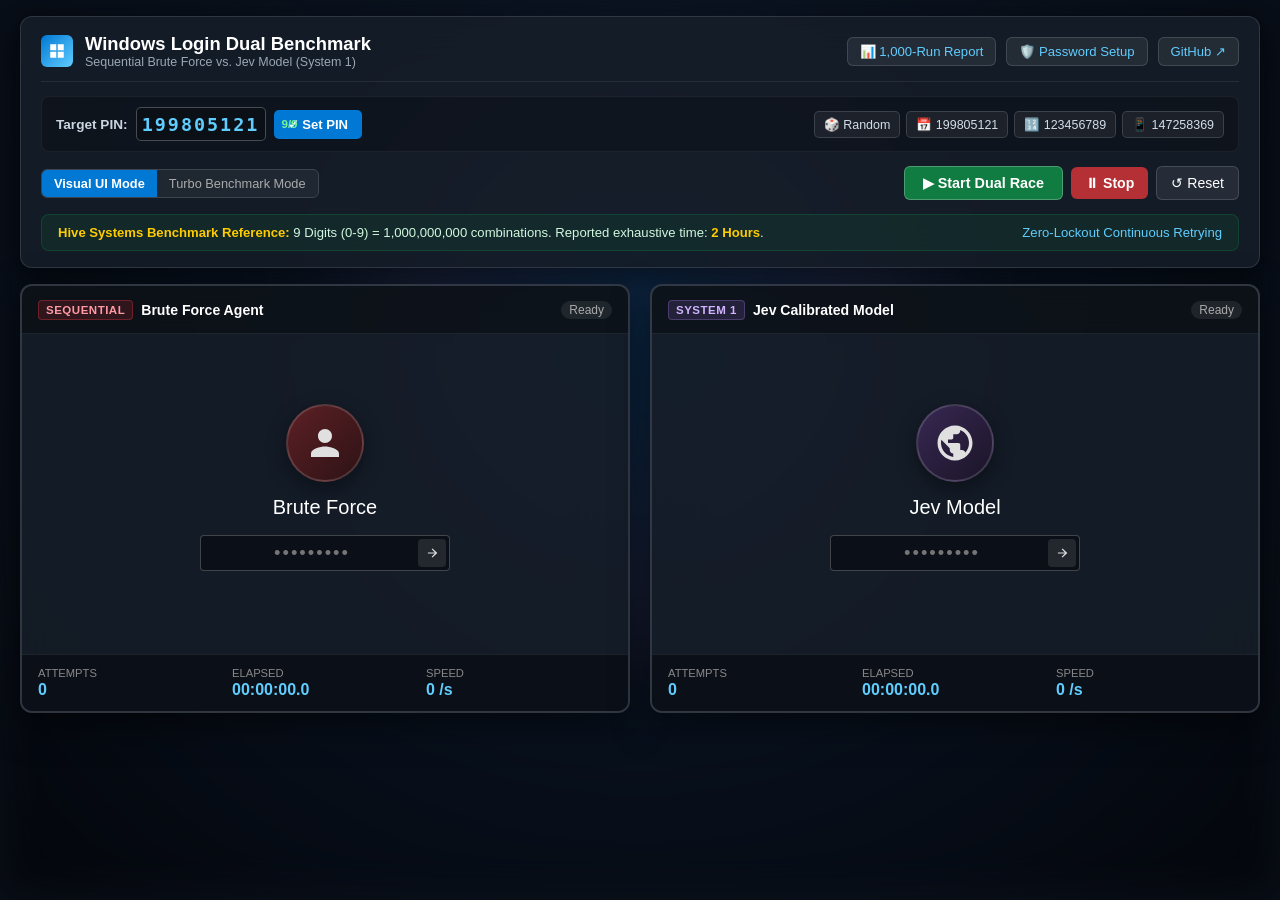
==== commit 0606da55: "Redesign UI: clean non-overlapping control deck, mobile tab switcher, and responsive desktop layout" ====
--- a/static/index.html
+++ b/static/index.html
@@ -3,17 +3,10 @@
 <head>
     <meta charset="UTF-8">
     <meta name="viewport" content="width=device-width, initial-scale=1.0, maximum-scale=1.0, user-scalable=no">
-    <title>Windows Login Simulation - Brute Force vs Jev Dual Race</title>
-    <!-- Relative paths for both GitHub Pages and local Python server -->
+    <title>Windows Login Dual Benchmark - Brute Force vs Jev</title>
+    <!-- Relative paths for GitHub Pages and local server -->
     <link rel="stylesheet" href="./static/style.css">
     <link rel="stylesheet" href="./style.css">
-    <style>
-        /* Fallback safety rules so SVGs and elements never blow up before CSS loads */
-        svg { max-width: 100%; height: auto; }
-        .brand-logo svg { width: 18px !important; height: 18px !important; }
-        .win-avatar-circle svg { width: 48px !important; height: 48px !important; }
-        .win-arrow-btn svg { width: 14px !important; height: 14px !important; }
-    </style>
 </head>
 <body>
 
@@ -23,79 +16,92 @@
     </div>
 
     <div class="app-container">
-        <!-- TOP UNIVERSAL CONTROLLER BAR -->
-        <header class="top-bar">
-            <!-- Brand -->
-            <div class="brand-section">
-                <div class="brand-logo" style="width:32px; height:32px; flex-shrink:0;">
-                    <svg width="18" height="18" viewBox="0 0 24 24" style="width:18px; height:18px;">
-                        <path d="M3 3h8v8H3zm10 0h8v8h-8zM3 13h8v8H3zm10 0h8v8h-8z"/>
-                    </svg>
-                </div>
-                <div class="brand-text">
-                    <h1>Windows Login Dual Benchmark</h1>
-                    <p>Brute Force vs Jev Model</p>
-                </div>
-            </div>
-
-            <!-- Set Target Password Group (Anti-Cheat In-App Controller) -->
-            <div class="password-setup-group">
-                <span class="setup-label">Target PIN:</span>
-                <div class="pwd-input-wrap">
-                    <input type="text" id="target-pwd-input" class="custom-pwd-input" value="199805121" maxlength="9" placeholder="9 digits" autocomplete="off">
-                    <span id="target-char-counter" class="char-badge">9/9</span>
-                </div>
-
-                <!-- Quick Presets -->
-                <button type="button" class="preset-chip" id="preset-random" title="Random 9 digits">🎲 Random</button>
-                <button type="button" class="preset-chip" id="preset-date" title="Birth / Date pattern">📅 199805121</button>
-                <button type="button" class="preset-chip" id="preset-seq" title="Sequential sequence">🔢 123456789</button>
-                <button type="button" class="preset-chip" id="preset-numpad" title="Numpad column walk">📱 147258369</button>
-
-                <button type="button" id="btn-apply-pwd" class="btn-set-pwd">✓ Set PIN</button>
-            </div>
-
-            <!-- Race Action Buttons & Speed Modes -->
-            <div class="race-controls">
-                <div class="speed-toggle">
-                    <button id="speed-visual" class="speed-btn active">Visual UI</button>
-                    <button id="speed-turbo" class="speed-btn">Turbo Speed</button>
-                </div>
-
-                <button id="btn-race-start" class="btn-race-start">▶ Start Dual Race</button>
-                <button id="btn-race-stop" class="btn-race-stop">⏸ Stop</button>
-                <button id="btn-race-reset" class="btn-race-reset">↺ Reset</button>
+        <!-- TOP CONTROL DECK (CLEAN GRID, ZERO OVERLAYS) -->
+        <header class="control-deck">
+            <!-- Row 1: Brand & Top Links -->
+            <div class="deck-header-row">
+                <div class="brand-section">
+                    <div class="brand-logo">
+                        <svg viewBox="0 0 24 24">
+                            <path d="M3 3h8v8H3zm10 0h8v8h-8zM3 13h8v8H3zm10 0h8v8h-8z"/>
+                        </svg>
+                    </div>
+                    <div class="brand-text">
+                        <h1>Windows Login Dual Benchmark</h1>
+                        <p>Sequential Brute Force vs. Jev Model (System 1)</p>
+                    </div>
+                </div>
+
+                <div class="deck-nav-links">
+                    <a href="./report.html" class="nav-link-btn">📊 1,000-Run Report</a>
+                    <a href="./admin.html" class="nav-link-btn">🛡️ Password Setup</a>
+                    <a href="https://github.com/lauyeehow1986-hub/win_sim" target="_blank" class="nav-link-btn">GitHub ↗</a>
+                </div>
+            </div>
+
+            <!-- Row 2: Target Password Input & Preset Chips -->
+            <div class="deck-pin-row">
+                <div class="pin-input-group">
+                    <span class="pin-label">Target PIN:</span>
+                    <div class="pin-box-wrap">
+                        <input type="text" id="target-pwd-input" class="custom-pwd-input" value="199805121" maxlength="9" placeholder="9 digits" autocomplete="off">
+                        <span id="target-char-counter" class="char-badge">9/9</span>
+                    </div>
+                    <button type="button" id="btn-apply-pwd" class="btn-set-pwd">✓ Set PIN</button>
+                </div>
+
+                <div class="pin-presets-group">
+                    <button type="button" class="preset-chip" id="preset-random" title="Random 9 digits">🎲 Random</button>
+                    <button type="button" class="preset-chip" id="preset-date" title="Birth / Date pattern">📅 199805121</button>
+                    <button type="button" class="preset-chip" id="preset-seq" title="Sequential sequence">🔢 123456789</button>
+                    <button type="button" class="preset-chip" id="preset-numpad" title="Numpad column walk">📱 147258369</button>
+                </div>
+            </div>
+
+            <!-- Row 3: Action Controls & Speed Toggle -->
+            <div class="deck-actions-row">
+                <div class="speed-toggle-wrap">
+                    <button id="speed-visual" class="speed-btn active">Visual UI Mode</button>
+                    <button id="speed-turbo" class="speed-btn">Turbo Benchmark Mode</button>
+                </div>
+
+                <div class="race-action-buttons">
+                    <button id="btn-race-start" class="btn-race-start">▶ Start Dual Race</button>
+                    <button id="btn-race-stop" class="btn-race-stop">⏸ Stop</button>
+                    <button id="btn-race-reset" class="btn-race-reset">↺ Reset</button>
+                </div>
+            </div>
+
+            <!-- Row 4: Hive Systems Reference Banner -->
+            <div class="hive-notice-box">
+                <span><b>Hive Systems Benchmark Reference:</b> 9 Digits (0-9) = 1,000,000,000 combinations. Reported exhaustive time: <b>2 Hours</b>.</span>
+                <span style="color:#60cdff; font-weight:500;">Zero-Lockout Continuous Retrying</span>
             </div>
         </header>
 
-        <!-- Hive Systems Reference Sub-Banner -->
-        <div class="hive-sub-bar">
-            <div>
-                <span><b>Hive Systems Benchmark Reference:</b> 9 Digits (0-9) = 1,000,000,000 combinations. Reported exhaustive cracking time: <b>2 Hours</b>.</span>
-            </div>
-            <div style="display:flex; gap:16px;">
-                <a href="./report.html" style="color: #60cdff; font-weight: 600; text-decoration: underline;">📊 1,000-Run Benchmark Report</a>
-                <a href="./admin.html" style="color: #6ce496; text-decoration: underline;">🛡️ Password Setup (Admin) ↗</a>
-            </div>
+        <!-- Mobile View Switcher (Displayed on narrow phone screens) -->
+        <div class="mobile-view-switcher">
+            <button id="tab-both" class="view-tab-btn active">⚔️ Stacked View</button>
+            <button id="tab-toggle" class="view-tab-btn">Toggle Focus ⇄</button>
         </div>
 
         <!-- SIDE-BY-SIDE DUAL WINDOWS VIEWPORT -->
-        <main class="dual-viewport">
+        <main id="dual-viewport" class="dual-viewport">
 
             <!-- LEFT WINDOW: HIVE SYSTEMS SEQUENTIAL BRUTE FORCE -->
-            <div id="frame-brute" class="monitor-frame">
+            <section id="frame-brute" class="monitor-frame">
                 <div class="monitor-header">
-                    <div style="display:flex; align-items:center; gap:8px;">
+                    <div class="monitor-title-wrap">
                         <span class="monitor-badge badge-brute">Sequential</span>
                         <span class="monitor-title">Brute Force Agent</span>
                     </div>
-                    <span id="status-brute" class="monitor-status-pill">Ready (000000000 →)</span>
-                </div>
-
-                <!-- Windows Login Screen Simulation: Brute Force -->
+                    <span id="status-brute" class="monitor-status-pill">Ready</span>
+                </div>
+
+                <!-- Windows Login Screen Area: Brute Force -->
                 <div class="monitor-screen">
-                    <div class="win-avatar-circle brute" style="width:90px; height:90px;">
-                        <svg width="48" height="48" viewBox="0 0 24 24" style="width:48px; height:48px;">
+                    <div class="win-avatar-circle brute">
+                        <svg viewBox="0 0 24 24">
                             <path d="M12 12c2.21 0 4-1.79 4-4s-1.79-4-4-4-4 1.79-4 4 1.79 4 4 4zm0 2c-2.67 0-8 1.34-8 4v2h16v-2c0-2.66-5.33-4-8-4z"/>
                         </svg>
                     </div>
@@ -103,8 +109,8 @@
 
                     <div class="win-input-row">
                         <input type="text" id="input-brute" class="win-input-mock" readonly placeholder="•••••••••">
-                        <button class="win-arrow-btn">
-                            <svg width="14" height="14" viewBox="0 0 24 24" fill="currentColor" style="width:14px; height:14px;">
+                        <button class="win-arrow-btn" aria-label="Submit">
+                            <svg viewBox="0 0 24 24">
                                 <path d="M5 13h11.86l-5.43 5.43 1.42 1.42L21.14 12l-8.29-7.85-1.42 1.42L16.86 11H5v2z"/>
                             </svg>
                         </button>
@@ -118,13 +124,13 @@
 
                     <!-- Winner Celebration Card -->
                     <div id="winner-brute" class="screen-winner-card">
-                        <div class="winner-icon" style="width:44px; height:44px;">
-                            <svg width="24" height="24" viewBox="0 0 24 24" fill="#fff" style="width:24px; height:24px;">
+                        <div class="winner-icon">
+                            <svg viewBox="0 0 24 24">
                                 <path d="M9 16.17L4.83 12l-1.42 1.41L9 19 21 7l-1.41-1.41z"/>
                             </svg>
                         </div>
-                        <h2 style="font-size:1.3rem; margin-bottom:4px;">BRUTE FORCE WON!</h2>
-                        <p style="font-size:0.85rem; color:#d2f8df;">Cracked password successfully</p>
+                        <h2 style="font-size:1.25rem; margin-bottom:4px;">BRUTE FORCE WON!</h2>
+                        <p style="font-size:0.82rem; color:#d2f8df;">Cracked password successfully</p>
                     </div>
                 </div>
 
@@ -143,22 +149,22 @@
                         <span id="rate-brute" class="stat-number">0 /s</span>
                     </div>
                 </div>
-            </div>
+            </section>
 
             <!-- RIGHT WINDOW: JEV MODEL (SYSTEM 1 CALIBRATED PRIORS) -->
-            <div id="frame-jev" class="monitor-frame">
+            <section id="frame-jev" class="monitor-frame">
                 <div class="monitor-header">
-                    <div style="display:flex; align-items:center; gap:8px;">
+                    <div class="monitor-title-wrap">
                         <span class="monitor-badge badge-jev">System 1</span>
                         <span class="monitor-title">Jev Calibrated Model</span>
                     </div>
-                    <span id="status-jev" class="monitor-status-pill">Ready (Priors + Stratified)</span>
-                </div>
-
-                <!-- Windows Login Screen Simulation: Jev Model -->
+                    <span id="status-jev" class="monitor-status-pill">Ready</span>
+                </div>
+
+                <!-- Windows Login Screen Area: Jev Model -->
                 <div class="monitor-screen">
-                    <div class="win-avatar-circle jev" style="width:90px; height:90px;">
-                        <svg width="48" height="48" viewBox="0 0 24 24" style="width:48px; height:48px;">
+                    <div class="win-avatar-circle jev">
+                        <svg viewBox="0 0 24 24">
                             <path d="M12 2C6.48 2 2 6.48 2 12s4.48 10 10 10 10-4.48 10-10S17.52 2 12 2zm-1 17.93c-3.95-.49-7-3.85-7-7.93 0-.62.08-1.21.21-1.79L9 15v1c0 1.1.9 2 2 2v1.93zm6.9-2.54c-.26-.81-1-1.39-1.9-1.39h-1v-3c0-.55-.45-1-1-1H8v-2h2c.55 0 1-.45 1-1V7h2c1.1 0 2-.9 2-2v-.41c2.93 1.19 5 4.06 5 7.41 0 2.08-.8 3.97-2.1 5.39z"/>
                         </svg>
                     </div>
@@ -166,8 +172,8 @@
 
                     <div class="win-input-row">
                         <input type="text" id="input-jev" class="win-input-mock" readonly placeholder="•••••••••">
-                        <button class="win-arrow-btn">
-                            <svg width="14" height="14" viewBox="0 0 24 24" fill="currentColor" style="width:14px; height:14px;">
+                        <button class="win-arrow-btn" aria-label="Submit">
+                            <svg viewBox="0 0 24 24">
                                 <path d="M5 13h11.86l-5.43 5.43 1.42 1.42L21.14 12l-8.29-7.85-1.42 1.42L16.86 11H5v2z"/>
                             </svg>
                         </button>
@@ -181,13 +187,13 @@
 
                     <!-- Winner Celebration Card -->
                     <div id="winner-jev" class="screen-winner-card">
-                        <div class="winner-icon" style="width:44px; height:44px;">
-                            <svg width="24" height="24" viewBox="0 0 24 24" fill="#fff" style="width:24px; height:24px;">
+                        <div class="winner-icon">
+                            <svg viewBox="0 0 24 24">
                                 <path d="M9 16.17L4.83 12l-1.42 1.41L9 19 21 7l-1.41-1.41z"/>
                             </svg>
                         </div>
-                        <h2 style="font-size:1.3rem; margin-bottom:4px;">JEV MODEL WON!</h2>
-                        <p style="font-size:0.85rem; color:#d2f8df;">Cracked password successfully</p>
+                        <h2 style="font-size:1.25rem; margin-bottom:4px;">JEV MODEL WON!</h2>
+                        <p style="font-size:0.82rem; color:#d2f8df;">Cracked password successfully</p>
                     </div>
                 </div>
 
@@ -206,7 +212,7 @@
                         <span id="rate-jev" class="stat-number">0 /s</span>
                     </div>
                 </div>
-            </div>
+            </section>
 
         </main>
     </div>
@@ -259,7 +265,7 @@
         </div>
     </div>
 
-    <!-- Scripts with both relative and static fallbacks -->
+    <!-- Relative Script Loading -->
     <script src="./static/sounds.js"></script>
     <script src="./sounds.js"></script>
     <script src="./static/app.js"></script>
--- a/static/style.css
+++ b/static/style.css
@@ -1,17 +1,20 @@
-/* Windows 11 Fluent Design & Dual Race Styling - Desktop & Mobile Responsive */
+/* ==========================================================================
+   Windows Login Dual Benchmark - Unified Modern Fluent Design
+   Designed for Desktop & Mobile Screens
+   ========================================================================== */
+
 :root {
-    --win-accent: #0067c0;
-    --win-accent-hover: #1877d5;
-    --win-acrylic-bg: rgba(22, 28, 38, 0.85);
-    --win-card-border: rgba(255, 255, 255, 0.14);
+    --win-accent: #0078d4;
+    --win-accent-hover: #198ae8;
+    --win-bg: #0b111a;
+    --win-card: rgba(22, 29, 41, 0.9);
+    --win-card-border: rgba(255, 255, 255, 0.12);
     --win-text: #ffffff;
-    --win-text-sec: #cccccc;
-    --win-text-muted: #888888;
-    --win-focus-border: #60cdff;
-    --brute-color: #d13438;
-    --brute-bg: rgba(209, 52, 56, 0.15);
-    --jev-color: #8764b8;
-    --jev-bg: rgba(135, 100, 184, 0.18);
+    --win-text-dim: #9aa7b5;
+    --brute-red: #d13438;
+    --brute-bg: rgba(209, 52, 56, 0.18);
+    --jev-purple: #8764b8;
+    --jev-bg: rgba(135, 100, 184, 0.2);
     --winner-green: #107c41;
 }
 
@@ -20,65 +23,80 @@
     margin: 0;
     padding: 0;
     font-family: "Segoe UI Variable Text", "Segoe UI", -apple-system, BlinkMacSystemFont, Roboto, sans-serif;
-    user-select: none;
+    -webkit-font-smoothing: antialiased;
 }
 
 body, html {
     width: 100%;
-    min-height: 100%;
-    background-color: #050a12;
+    min-height: 100vh;
+    background-color: var(--win-bg);
     color: var(--win-text);
-}
-
-/* Background Wallpaper */
+    overflow-x: hidden;
+    overflow-y: auto;
+}
+
+/* Background Wallpaper & Bloom */
 .desktop-bg {
     position: fixed;
     top: 0;
     left: 0;
     width: 100vw;
     height: 100vh;
-    background: radial-gradient(circle at 50% 40%, #152d4e 0%, #0c182b 50%, #050811 100%);
+    background: radial-gradient(circle at 50% 30%, #152d4e 0%, #0c182b 60%, #050811 100%);
     z-index: 1;
-    filter: blur(20px) brightness(0.65);
-    transform: scale(1.05);
+    filter: blur(24px) brightness(0.6);
+    pointer-events: none;
 }
 
 .bloom-glow {
     position: absolute;
-    width: 800px;
-    height: 800px;
+    width: 700px;
+    height: 700px;
     border-radius: 50%;
-    background: radial-gradient(circle, rgba(0, 103, 192, 0.3) 0%, rgba(135, 100, 184, 0.2) 50%, transparent 70%);
-    top: 50%;
+    background: radial-gradient(circle, rgba(0, 120, 212, 0.25) 0%, rgba(135, 100, 184, 0.18) 50%, transparent 70%);
+    top: 40%;
     left: 50%;
     transform: translate(-50%, -50%);
-    pointer-events: none;
-}
-
-/* App Main Layout */
+}
+
+/* App Container */
 .app-container {
     position: relative;
     z-index: 5;
     width: 100%;
-    min-height: 100vh;
+    max-width: 1320px;
+    margin: 0 auto;
+    padding: 16px 20px 40px 20px;
     display: flex;
     flex-direction: column;
-}
-
-/* Top Universal Controller Bar */
-.top-bar {
-    min-height: 68px;
-    background: rgba(18, 24, 34, 0.92);
-    backdrop-filter: blur(20px);
-    border-bottom: 1px solid var(--win-card-border);
+    gap: 16px;
+}
+
+/* ==========================================================================
+   CONTROL DECK & HEADER (NEVER OVERLAPPING, CLEAN FLOW)
+   ========================================================================== */
+
+.control-deck {
+    background: var(--win-card);
+    border: 1px solid var(--win-card-border);
+    backdrop-filter: blur(24px);
+    border-radius: 12px;
+    padding: 16px 20px;
+    display: flex;
+    flex-direction: column;
+    gap: 14px;
+    box-shadow: 0 8px 32px rgba(0, 0, 0, 0.5);
+}
+
+/* Row 1: Header + Nav Links */
+.deck-header-row {
     display: flex;
     align-items: center;
     justify-content: space-between;
-    padding: 10px 24px;
-    box-shadow: 0 4px 20px rgba(0, 0, 0, 0.5);
-    z-index: 20;
     flex-wrap: wrap;
     gap: 12px;
+    border-bottom: 1px solid rgba(255, 255, 255, 0.08);
+    padding-bottom: 12px;
 }
 
 .brand-section {
@@ -90,189 +108,175 @@
 .brand-logo {
     width: 32px;
     height: 32px;
-    max-width: 32px;
-    max-height: 32px;
     background: linear-gradient(135deg, #0078d4, #60cdff);
     border-radius: 6px;
     display: flex;
     align-items: center;
     justify-content: center;
-    box-shadow: 0 2px 8px rgba(0, 120, 212, 0.4);
     flex-shrink: 0;
 }
 
 .brand-logo svg {
     width: 18px;
     height: 18px;
-    max-width: 18px;
-    max-height: 18px;
     fill: #fff;
     display: block;
 }
 
 .brand-text h1 {
-    font-size: 1.05rem;
+    font-size: 1.15rem;
     font-weight: 600;
     line-height: 1.2;
 }
 
 .brand-text p {
-    font-size: 0.75rem;
-    color: var(--win-text-muted);
-}
-
-/* Password Input & Setup Section */
-.password-setup-group {
+    font-size: 0.78rem;
+    color: var(--win-text-dim);
+}
+
+.deck-nav-links {
+    display: flex;
+    align-items: center;
+    gap: 10px;
+    flex-wrap: wrap;
+}
+
+.nav-link-btn {
+    background: rgba(255, 255, 255, 0.07);
+    border: 1px solid rgba(255, 255, 255, 0.14);
+    color: #60cdff;
+    padding: 6px 12px;
+    border-radius: 6px;
+    text-decoration: none;
+    font-size: 0.82rem;
+    font-weight: 500;
+    transition: all 0.15s;
+    white-space: nowrap;
+}
+
+.nav-link-btn:hover {
+    background: #0078d4;
+    color: #fff;
+    border-color: #0078d4;
+}
+
+/* Row 2: Target Password Input & Presets */
+.deck-pin-row {
+    display: flex;
+    align-items: center;
+    justify-content: space-between;
+    flex-wrap: wrap;
+    gap: 12px;
+    background: rgba(0, 0, 0, 0.25);
+    padding: 10px 14px;
+    border-radius: 8px;
+    border: 1px solid rgba(255, 255, 255, 0.06);
+}
+
+.pin-input-group {
     display: flex;
     align-items: center;
     gap: 8px;
-    background: rgba(255, 255, 255, 0.05);
-    padding: 6px 12px;
-    border-radius: 8px;
-    border: 1px solid rgba(255, 255, 255, 0.1);
     flex-wrap: wrap;
 }
 
-.setup-label {
-    font-size: 0.82rem;
+.pin-label {
+    font-size: 0.85rem;
+    font-weight: 600;
     color: #cad6e2;
-    font-weight: 500;
-}
-
-.pwd-input-wrap {
+    white-space: nowrap;
+}
+
+.pin-box-wrap {
     position: relative;
     display: flex;
     align-items: center;
 }
 
 .custom-pwd-input {
-    width: 120px;
-    height: 32px;
-    background: rgba(10, 14, 20, 0.9);
-    border: 1px solid rgba(255, 255, 255, 0.2);
-    border-radius: 4px;
+    width: 130px;
+    height: 34px;
+    background: rgba(12, 16, 24, 0.95);
+    border: 1px solid rgba(255, 255, 255, 0.25);
+    border-radius: 5px;
     color: #60cdff;
-    font-size: 1.05rem;
+    font-size: 1.15rem;
     font-family: monospace;
     font-weight: 600;
     letter-spacing: 2px;
     text-align: center;
     outline: none;
-    transition: border 0.2s;
+    transition: all 0.15s;
 }
 
 .custom-pwd-input:focus {
     border-color: #60cdff;
-    box-shadow: 0 0 0 1px #60cdff;
+    box-shadow: 0 0 0 2px rgba(96, 205, 255, 0.25);
 }
 
 .char-badge {
     position: absolute;
-    right: -30px;
+    right: -32px;
     font-size: 0.72rem;
-    color: #8ae8ff;
-    font-weight: 600;
-}
-
-.preset-chip {
-    background: rgba(255, 255, 255, 0.08);
-    border: 1px solid rgba(255, 255, 255, 0.15);
-    color: #e0e0e0;
-    padding: 4px 8px;
-    border-radius: 4px;
-    font-size: 0.76rem;
+    color: #74f59c;
+    font-weight: 600;
+}
+
+.btn-set-pwd {
+    background: var(--win-accent);
+    color: #fff;
+    border: none;
+    padding: 7px 14px;
+    border-radius: 5px;
+    font-size: 0.82rem;
+    font-weight: 600;
     cursor: pointer;
     transition: background 0.15s;
     white-space: nowrap;
 }
 
+.btn-set-pwd:hover {
+    background: var(--win-accent-hover);
+}
+
+.pin-presets-group {
+    display: flex;
+    align-items: center;
+    gap: 6px;
+    flex-wrap: wrap;
+}
+
+.preset-chip {
+    background: rgba(255, 255, 255, 0.06);
+    border: 1px solid rgba(255, 255, 255, 0.14);
+    color: #d2dee9;
+    padding: 5px 9px;
+    border-radius: 5px;
+    font-size: 0.78rem;
+    cursor: pointer;
+    transition: all 0.15s;
+    white-space: nowrap;
+}
+
 .preset-chip:hover {
     background: rgba(255, 255, 255, 0.18);
     color: #fff;
-}
-
-.btn-set-pwd {
-    background: #0078d4;
-    color: #fff;
-    border: none;
-    padding: 6px 12px;
-    border-radius: 4px;
-    font-size: 0.8rem;
-    font-weight: 600;
-    cursor: pointer;
-    transition: background 0.15s;
-    white-space: nowrap;
-}
-
-.btn-set-pwd:hover {
-    background: #1886df;
-}
-
-/* Race Global Controls */
-.race-controls {
-    display: flex;
-    align-items: center;
-    gap: 8px;
+    border-color: rgba(255, 255, 255, 0.3);
+}
+
+/* Row 3: Action Buttons & Speed Toggle */
+.deck-actions-row {
+    display: flex;
+    align-items: center;
+    justify-content: space-between;
     flex-wrap: wrap;
-}
-
-.btn-race-start {
-    background: #107c41;
-    color: #fff;
-    border: 1px solid rgba(255, 255, 255, 0.2);
-    padding: 7px 14px;
-    border-radius: 5px;
-    font-size: 0.86rem;
-    font-weight: 600;
-    cursor: pointer;
-    transition: background 0.15s;
-    display: flex;
-    align-items: center;
-    gap: 6px;
-    white-space: nowrap;
-}
-
-.btn-race-start:hover {
-    background: #15934e;
-}
-
-.btn-race-stop {
-    background: rgba(209, 52, 56, 0.85);
-    color: #fff;
-    border: none;
-    padding: 7px 12px;
-    border-radius: 5px;
-    font-size: 0.86rem;
-    font-weight: 600;
-    cursor: pointer;
-    transition: background 0.15s;
-    white-space: nowrap;
-}
-
-.btn-race-stop:hover {
-    background: #e81123;
-}
-
-.btn-race-reset {
-    background: rgba(255, 255, 255, 0.1);
-    color: #fff;
-    border: 1px solid rgba(255, 255, 255, 0.15);
-    padding: 7px 12px;
-    border-radius: 5px;
-    font-size: 0.86rem;
-    cursor: pointer;
-    transition: background 0.15s;
-    white-space: nowrap;
-}
-
-.btn-race-reset:hover {
-    background: rgba(255, 255, 255, 0.2);
-}
-
-.speed-toggle {
-    display: flex;
-    border: 1px solid rgba(255, 255, 255, 0.15);
-    border-radius: 5px;
+    gap: 12px;
+}
+
+.speed-toggle-wrap {
+    display: flex;
+    border: 1px solid rgba(255, 255, 255, 0.18);
+    border-radius: 6px;
     overflow: hidden;
 }
 
@@ -280,62 +284,150 @@
     background: rgba(255, 255, 255, 0.05);
     border: none;
     color: #aaa;
-    padding: 5px 9px;
-    font-size: 0.76rem;
+    padding: 6px 12px;
+    font-size: 0.8rem;
     cursor: pointer;
+    transition: all 0.15s;
     white-space: nowrap;
 }
 
 .speed-btn.active {
-    background: #0078d4;
-    color: #fff;
-    font-weight: 600;
-}
-
-/* Hive Reference Banner */
-.hive-sub-bar {
-    background: rgba(16, 124, 65, 0.15);
-    border-bottom: 1px solid rgba(16, 124, 65, 0.35);
-    padding: 8px 24px;
-    display: flex;
+    background: var(--win-accent);
+    color: #fff;
+    font-weight: 600;
+}
+
+.race-action-buttons {
+    display: flex;
+    align-items: center;
+    gap: 8px;
+    flex-wrap: wrap;
+}
+
+.btn-race-start {
+    background: #107c41;
+    color: #fff;
+    border: 1px solid rgba(255, 255, 255, 0.25);
+    padding: 8px 18px;
+    border-radius: 6px;
+    font-size: 0.9rem;
+    font-weight: 600;
+    cursor: pointer;
+    transition: background 0.15s;
+    white-space: nowrap;
+    display: flex;
+    align-items: center;
+    gap: 6px;
+}
+
+.btn-race-start:hover {
+    background: #15934e;
+}
+
+.btn-race-stop {
+    background: rgba(209, 52, 56, 0.85);
+    color: #fff;
+    border: none;
+    padding: 8px 14px;
+    border-radius: 6px;
+    font-size: 0.88rem;
+    font-weight: 600;
+    cursor: pointer;
+    transition: background 0.15s;
+    white-space: nowrap;
+}
+
+.btn-race-stop:hover {
+    background: #e81123;
+}
+
+.btn-race-reset {
+    background: rgba(255, 255, 255, 0.08);
+    color: #fff;
+    border: 1px solid rgba(255, 255, 255, 0.15);
+    padding: 8px 14px;
+    border-radius: 6px;
+    font-size: 0.88rem;
+    cursor: pointer;
+    transition: background 0.15s;
+    white-space: nowrap;
+}
+
+.btn-race-reset:hover {
+    background: rgba(255, 255, 255, 0.18);
+}
+
+/* Hive Reference Notice Banner */
+.hive-notice-box {
+    background: rgba(16, 124, 65, 0.14);
+    border: 1px solid rgba(16, 124, 65, 0.35);
+    border-radius: 8px;
+    padding: 10px 16px;
+    display: flex;
+    align-items: center;
     justify-content: space-between;
-    align-items: center;
     font-size: 0.82rem;
     color: #d2f8df;
     flex-wrap: wrap;
     gap: 8px;
 }
 
-.hive-sub-bar b {
+.hive-notice-box b {
     color: #ffcc00;
 }
 
-/* Side-by-Side Dual Windows View */
+/* Mobile View Switcher (Visible only on mobile/tablet) */
+.mobile-view-switcher {
+    display: none;
+    grid-template-columns: 1fr 1fr;
+    gap: 8px;
+    margin-bottom: 4px;
+}
+
+.view-tab-btn {
+    background: rgba(255, 255, 255, 0.06);
+    border: 1px solid rgba(255, 255, 255, 0.12);
+    color: #bbb;
+    padding: 8px;
+    border-radius: 6px;
+    font-size: 0.82rem;
+    font-weight: 600;
+    cursor: pointer;
+    text-align: center;
+}
+
+.view-tab-btn.active {
+    background: var(--win-accent);
+    color: #fff;
+    border-color: var(--win-accent);
+}
+
+/* ==========================================================================
+   SIDE-BY-SIDE DUAL WINDOWS VIEWPORT
+   ========================================================================== */
+
 .dual-viewport {
-    flex: 1;
-    display: flex;
-    padding: 20px 24px 30px 24px;
+    display: grid;
+    grid-template-columns: 1fr 1fr;
     gap: 20px;
+    width: 100%;
 }
 
 .monitor-frame {
-    flex: 1;
-    background: rgba(22, 28, 38, 0.82);
+    background: var(--win-card);
+    border: 2px solid var(--win-card-border);
     backdrop-filter: blur(28px);
-    border: 2px solid var(--win-card-border);
     border-radius: 12px;
     display: flex;
     flex-direction: column;
-    box-shadow: 0 16px 40px rgba(0, 0, 0, 0.6);
-    position: relative;
     overflow: hidden;
-    transition: border 0.3s ease, box-shadow 0.3s ease;
-    min-height: 480px;
+    box-shadow: 0 12px 36px rgba(0, 0, 0, 0.5);
+    transition: all 0.25s ease;
 }
 
 .monitor-frame.winner {
     border-color: #74f59c !important;
-    box-shadow: 0 0 35px rgba(16, 124, 65, 0.6), 0 16px 40px rgba(0, 0, 0, 0.6) !important;
+    box-shadow: 0 0 35px rgba(16, 124, 65, 0.55), 0 16px 40px rgba(0, 0, 0, 0.6) !important;
 }
 
 .monitor-frame.loser {
@@ -343,23 +435,34 @@
     border-color: rgba(255, 255, 255, 0.08);
 }
 
+/* Monitor Header */
 .monitor-header {
     height: 48px;
-    background: rgba(0, 0, 0, 0.25);
+    background: rgba(0, 0, 0, 0.35);
     border-bottom: 1px solid rgba(255, 255, 255, 0.08);
     display: flex;
     align-items: center;
     justify-content: space-between;
-    padding: 0 18px;
+    padding: 0 16px;
+    gap: 10px;
+}
+
+.monitor-title-wrap {
+    display: flex;
+    align-items: center;
+    gap: 8px;
+    min-width: 0;
 }
 
 .monitor-badge {
-    font-size: 0.75rem;
-    font-weight: 600;
-    padding: 3px 8px;
+    font-size: 0.72rem;
+    font-weight: 700;
+    padding: 3px 7px;
     border-radius: 4px;
     text-transform: uppercase;
     letter-spacing: 0.5px;
+    white-space: nowrap;
+    flex-shrink: 0;
 }
 
 .badge-brute {
@@ -375,16 +478,21 @@
 }
 
 .monitor-title {
-    font-size: 0.92rem;
-    font-weight: 600;
+    font-size: 0.88rem;
+    font-weight: 600;
+    white-space: nowrap;
+    overflow: hidden;
+    text-overflow: ellipsis;
 }
 
 .monitor-status-pill {
-    font-size: 0.78rem;
+    font-size: 0.75rem;
     padding: 2px 8px;
-    border-radius: 12px;
+    border-radius: 10px;
     background: rgba(255, 255, 255, 0.08);
     color: #aaa;
+    white-space: nowrap;
+    flex-shrink: 0;
 }
 
 .monitor-status-pill.cracked {
@@ -393,24 +501,23 @@
     font-weight: 600;
 }
 
-/* Simulated Windows Login Screen Canvas inside Frame */
+/* Simulated Windows Login Screen Area */
 .monitor-screen {
     flex: 1;
+    min-height: 320px;
     display: flex;
     flex-direction: column;
     align-items: center;
     justify-content: center;
     position: relative;
-    padding: 20px;
+    padding: 24px 16px;
 }
 
 .win-avatar-circle {
-    width: 90px;
-    height: 90px;
-    max-width: 90px;
-    max-height: 90px;
+    width: 78px;
+    height: 78px;
     border-radius: 50%;
-    margin-bottom: 16px;
+    margin-bottom: 14px;
     display: flex;
     align-items: center;
     justify-content: center;
@@ -428,48 +535,49 @@
 }
 
 .win-avatar-circle svg {
-    width: 48px;
-    height: 48px;
-    max-width: 48px;
-    max-height: 48px;
+    width: 42px;
+    height: 42px;
     fill: #e0e0e0;
     display: block;
 }
 
 .win-profile-name {
-    font-size: 1.35rem;
+    font-size: 1.25rem;
     font-weight: 500;
-    margin-bottom: 18px;
+    margin-bottom: 16px;
+    text-align: center;
 }
 
 /* Password Input Mockup */
 .win-input-row {
     position: relative;
-    width: 260px;
-    display: flex;
-    align-items: center;
-    margin-bottom: 18px;
+    width: 250px;
+    max-width: 100%;
+    display: flex;
+    align-items: center;
+    margin-bottom: 14px;
 }
 
 .win-input-mock {
     width: 100%;
-    height: 38px;
-    background: rgba(15, 20, 28, 0.85);
-    border: 1px solid rgba(255, 255, 255, 0.2);
+    height: 36px;
+    background: rgba(12, 16, 24, 0.9);
+    border: 1px solid rgba(255, 255, 255, 0.22);
     border-radius: 4px;
     color: #fff;
     font-size: 1.15rem;
     letter-spacing: 2px;
-    padding: 0 42px 0 12px;
+    padding: 0 38px 0 12px;
     outline: none;
     font-variant-numeric: tabular-nums;
+    text-align: center;
 }
 
 .win-arrow-btn {
     position: absolute;
     right: 4px;
-    width: 30px;
-    height: 30px;
+    width: 28px;
+    height: 28px;
     background: rgba(255, 255, 255, 0.1);
     border: none;
     border-radius: 4px;
@@ -480,27 +588,25 @@
 }
 
 .win-arrow-btn svg {
-    width: 16px;
-    height: 16px;
-    max-width: 16px;
-    max-height: 16px;
+    width: 14px;
+    height: 14px;
+    fill: currentColor;
     display: block;
 }
 
 /* Windows Fail Dialog Mockup inside Monitor */
 .screen-fail-dialog {
     position: absolute;
-    width: 280px;
-    background: rgba(30, 30, 30, 0.95);
+    width: 260px;
+    background: rgba(30, 30, 30, 0.96);
     backdrop-filter: blur(16px);
-    border: 1px solid rgba(255, 255, 255, 0.18);
+    border: 1px solid rgba(255, 255, 255, 0.2);
     border-radius: 8px;
-    padding: 16px;
+    padding: 14px;
     box-shadow: 0 12px 30px rgba(0, 0, 0, 0.7);
     display: none;
     flex-direction: column;
     z-index: 10;
-    animation: win-pop 0.15s ease-out;
 }
 
 .screen-fail-dialog.active {
@@ -508,9 +614,9 @@
 }
 
 .fail-dialog-msg {
-    font-size: 0.88rem;
-    color: #fff;
-    margin-bottom: 12px;
+    font-size: 0.85rem;
+    color: #fff;
+    margin-bottom: 10px;
     line-height: 1.3;
 }
 
@@ -519,26 +625,25 @@
     background: var(--win-accent);
     color: #fff;
     border: none;
-    padding: 5px 18px;
+    padding: 4px 16px;
     border-radius: 4px;
-    font-size: 0.82rem;
+    font-size: 0.8rem;
     font-weight: 500;
 }
 
 /* Winner Celebration Card inside Monitor */
 .screen-winner-card {
     position: absolute;
-    width: 300px;
-    background: rgba(16, 124, 65, 0.95);
+    width: 280px;
+    background: rgba(16, 124, 65, 0.96);
     border: 1px solid rgba(255, 255, 255, 0.3);
     border-radius: 10px;
-    padding: 20px;
+    padding: 18px;
     display: none;
     flex-direction: column;
     align-items: center;
     text-align: center;
     z-index: 15;
-    animation: win-pop 0.25s ease-out;
     box-shadow: 0 16px 40px rgba(0, 0, 0, 0.7);
 }
 
@@ -547,32 +652,31 @@
 }
 
 .winner-icon {
-    width: 44px;
-    height: 44px;
+    width: 40px;
+    height: 40px;
     background: rgba(255, 255, 255, 0.2);
     border-radius: 50%;
     display: flex;
     align-items: center;
     justify-content: center;
-    margin-bottom: 8px;
+    margin-bottom: 6px;
 }
 
 .winner-icon svg {
-    width: 24px;
-    height: 24px;
-    max-width: 24px;
-    max-height: 24px;
+    width: 22px;
+    height: 22px;
+    fill: #fff;
     display: block;
 }
 
 /* Live Telemetry Panel on each Monitor Bottom */
 .monitor-telemetry {
-    background: rgba(12, 16, 24, 0.85);
+    background: rgba(10, 14, 22, 0.9);
     border-top: 1px solid rgba(255, 255, 255, 0.08);
-    padding: 12px 18px;
+    padding: 12px 16px;
     display: grid;
     grid-template-columns: 1fr 1fr 1fr;
-    gap: 10px;
+    gap: 8px;
 }
 
 .stat-cell {
@@ -581,20 +685,23 @@
 }
 
 .stat-title {
-    font-size: 0.72rem;
+    font-size: 0.7rem;
     color: #888;
     text-transform: uppercase;
     margin-bottom: 2px;
 }
 
 .stat-number {
-    font-size: 1.05rem;
+    font-size: 1rem;
     font-weight: 600;
     font-variant-numeric: tabular-nums;
     color: #60cdff;
 }
 
-/* Race Finished Modal */
+/* ==========================================================================
+   RACE FINISHED CELEBRATION MODAL
+   ========================================================================== */
+
 #race-winner-modal {
     position: fixed;
     top: 0;
@@ -607,6 +714,7 @@
     align-items: center;
     justify-content: center;
     z-index: 100;
+    padding: 16px;
 }
 
 #race-winner-modal.active {
@@ -614,41 +722,41 @@
 }
 
 .race-winner-card {
-    width: 90%;
-    max-width: 520px;
-    background: rgba(24, 30, 42, 0.95);
+    width: 100%;
+    max-width: 500px;
+    background: rgba(22, 28, 40, 0.96);
     border: 1px solid rgba(16, 124, 65, 0.6);
     border-radius: 12px;
-    padding: 26px;
+    padding: 24px;
     box-shadow: 0 24px 60px rgba(0, 0, 0, 0.8), 0 0 40px rgba(16, 124, 65, 0.4);
     text-align: center;
-    animation: win-pop 0.25s ease-out;
 }
 
 .race-winner-title {
-    font-size: 1.5rem;
+    font-size: 1.45rem;
     font-weight: 600;
     margin-bottom: 4px;
 }
 
 .race-winner-sub {
-    font-size: 0.95rem;
+    font-size: 0.92rem;
     color: #74f59c;
-    margin-bottom: 20px;
+    margin-bottom: 18px;
+    line-height: 1.4;
 }
 
 .comparison-table {
     width: 100%;
     border-collapse: collapse;
-    margin-bottom: 20px;
-    font-size: 0.88rem;
-    background: rgba(0, 0, 0, 0.25);
+    margin-bottom: 18px;
+    font-size: 0.85rem;
+    background: rgba(0, 0, 0, 0.3);
     border-radius: 6px;
     overflow: hidden;
 }
 
 .comparison-table th, .comparison-table td {
-    padding: 10px 12px;
+    padding: 8px 12px;
     border-bottom: 1px solid rgba(255, 255, 255, 0.08);
 }
 
@@ -673,65 +781,91 @@
     font-weight: 600;
 }
 
-@keyframes win-pop {
-    0% { transform: scale(0.92); opacity: 0; }
-    100% { transform: scale(1); opacity: 1; }
-}
-
 /* ==========================================================================
-   MOBILE & TABLET RESPONSIVE RULES (FIXES PHONE SQUISHING & OVERFLOWS)
+   RESPONSIVE LAYOUT FOR MOBILE SCREENS (< 850px)
    ========================================================================== */
-@media (max-width: 900px) {
-    body, html {
-        overflow-y: auto !important;
-        height: auto !important;
-    }
-
+
+@media (max-width: 850px) {
     .app-container {
-        height: auto !important;
-        min-height: 100vh;
-    }
-
-    .top-bar {
-        padding: 12px 16px;
+        padding: 12px 12px 30px 12px;
+        gap: 12px;
+    }
+
+    .control-deck {
+        padding: 14px;
+        gap: 12px;
+    }
+
+    .deck-header-row {
+        flex-direction: column;
+        align-items: flex-start;
+        gap: 10px;
+    }
+
+    .brand-section {
+        width: 100%;
+    }
+
+    .deck-nav-links {
+        width: 100%;
+        justify-content: flex-start;
+    }
+
+    .deck-pin-row {
         flex-direction: column;
         align-items: stretch;
-        gap: 12px;
-    }
-
-    .brand-section {
+        gap: 10px;
+    }
+
+    .pin-input-group {
+        justify-content: space-between;
+    }
+
+    .pin-presets-group {
+        justify-content: flex-start;
+    }
+
+    .deck-actions-row {
+        flex-direction: column;
+        align-items: stretch;
+        gap: 10px;
+    }
+
+    .speed-toggle-wrap {
+        width: 100%;
+    }
+
+    .speed-btn {
+        flex: 1;
+        text-align: center;
+    }
+
+    .race-action-buttons {
+        width: 100%;
+        display: grid;
+        grid-template-columns: 2fr 1fr 1fr;
+        gap: 8px;
+    }
+
+    .btn-race-start, .btn-race-stop, .btn-race-reset {
         justify-content: center;
     }
 
-    .password-setup-group {
-        justify-content: center;
-        width: 100%;
-    }
-
-    .race-controls {
-        justify-content: center;
-        width: 100%;
-    }
-
-    .hive-sub-bar {
-        padding: 8px 16px;
-        flex-direction: column;
-        align-items: center;
-        text-align: center;
+    .mobile-view-switcher {
+        display: grid;
     }
 
     .dual-viewport {
-        flex-direction: column;
-        padding: 12px 14px 40px 14px;
-        gap: 18px;
-    }
-
-    .monitor-frame {
-        width: 100%;
-        min-height: 420px;
-    }
-
-    .monitor-screen {
-        padding: 24px 12px;
-    }
-}
+        grid-template-columns: 1fr;
+        gap: 16px;
+    }
+
+    /* Tab switcher toggles on mobile */
+    .dual-viewport.tab-brute #frame-jev {
+        display: none !important;
+    }
+
+    .dual-viewport.tab-jev #frame-brute {
+        display: none !important;
+    }
+}
